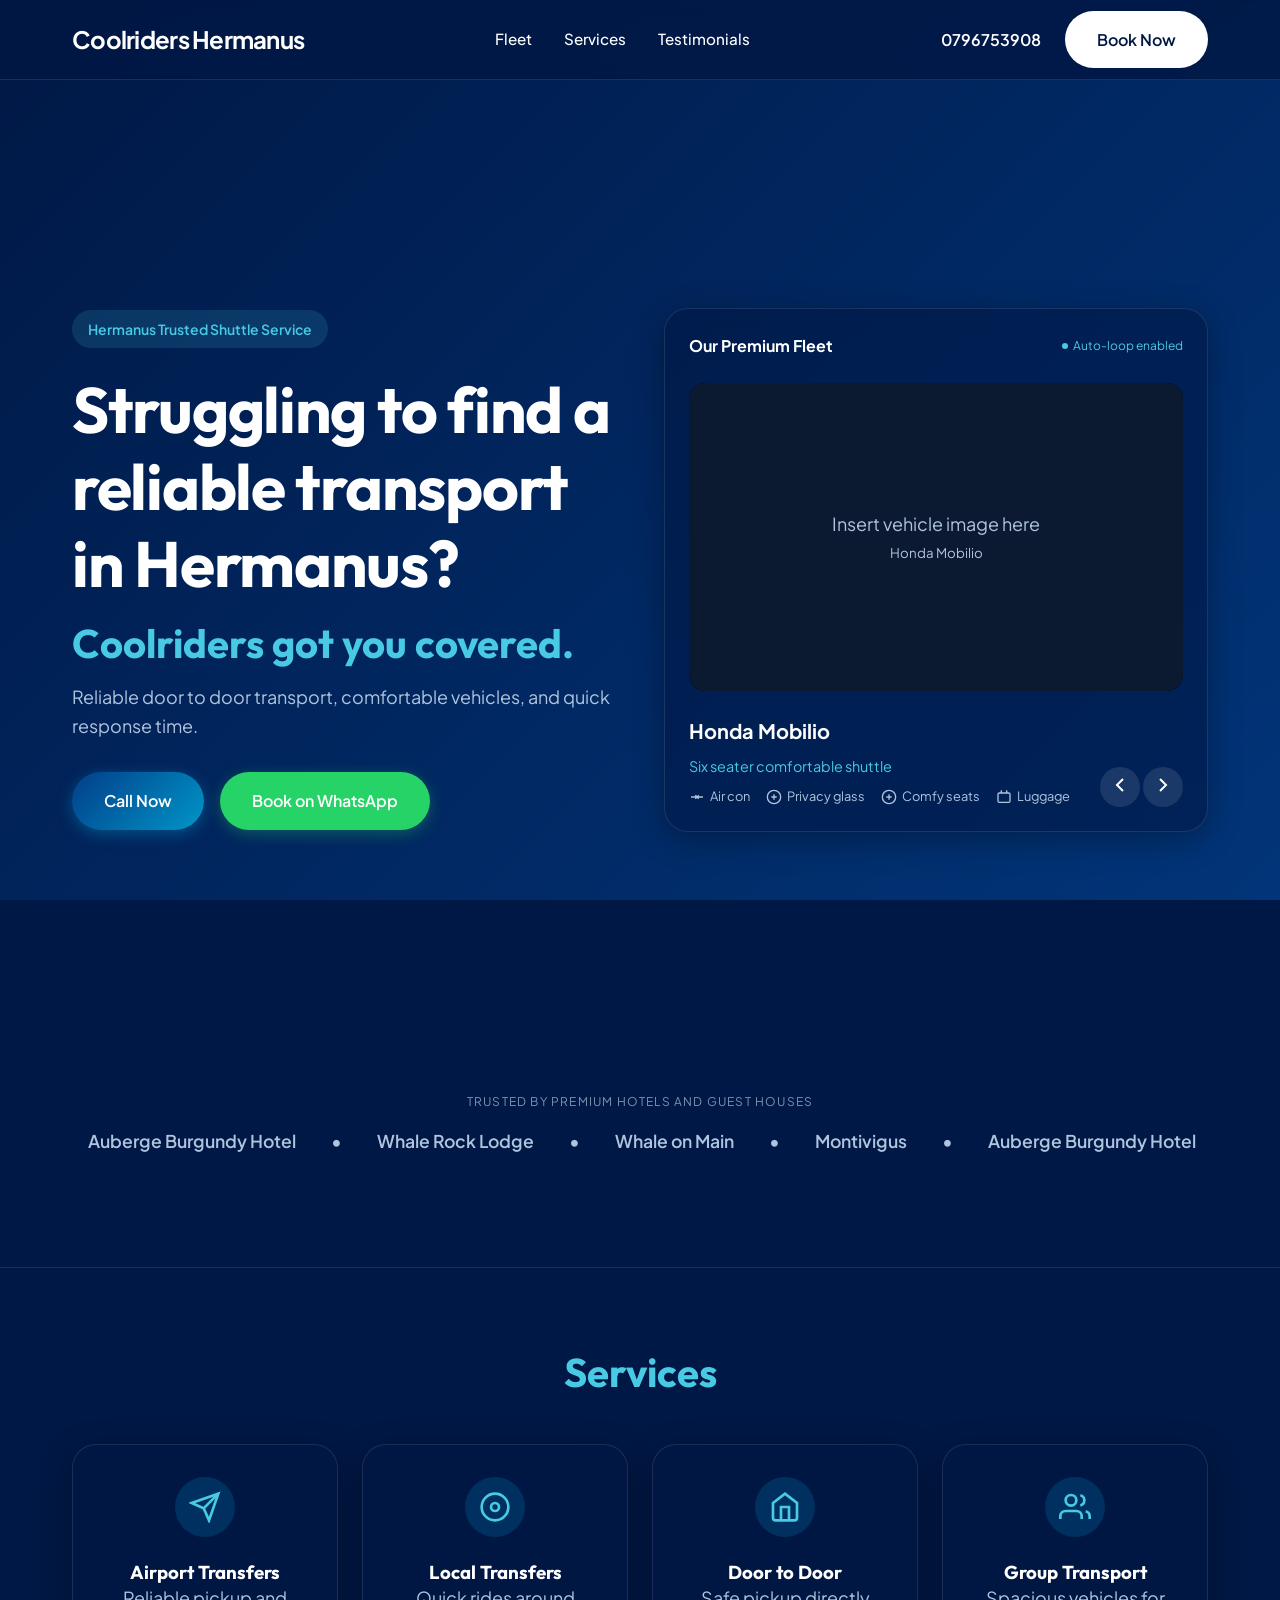
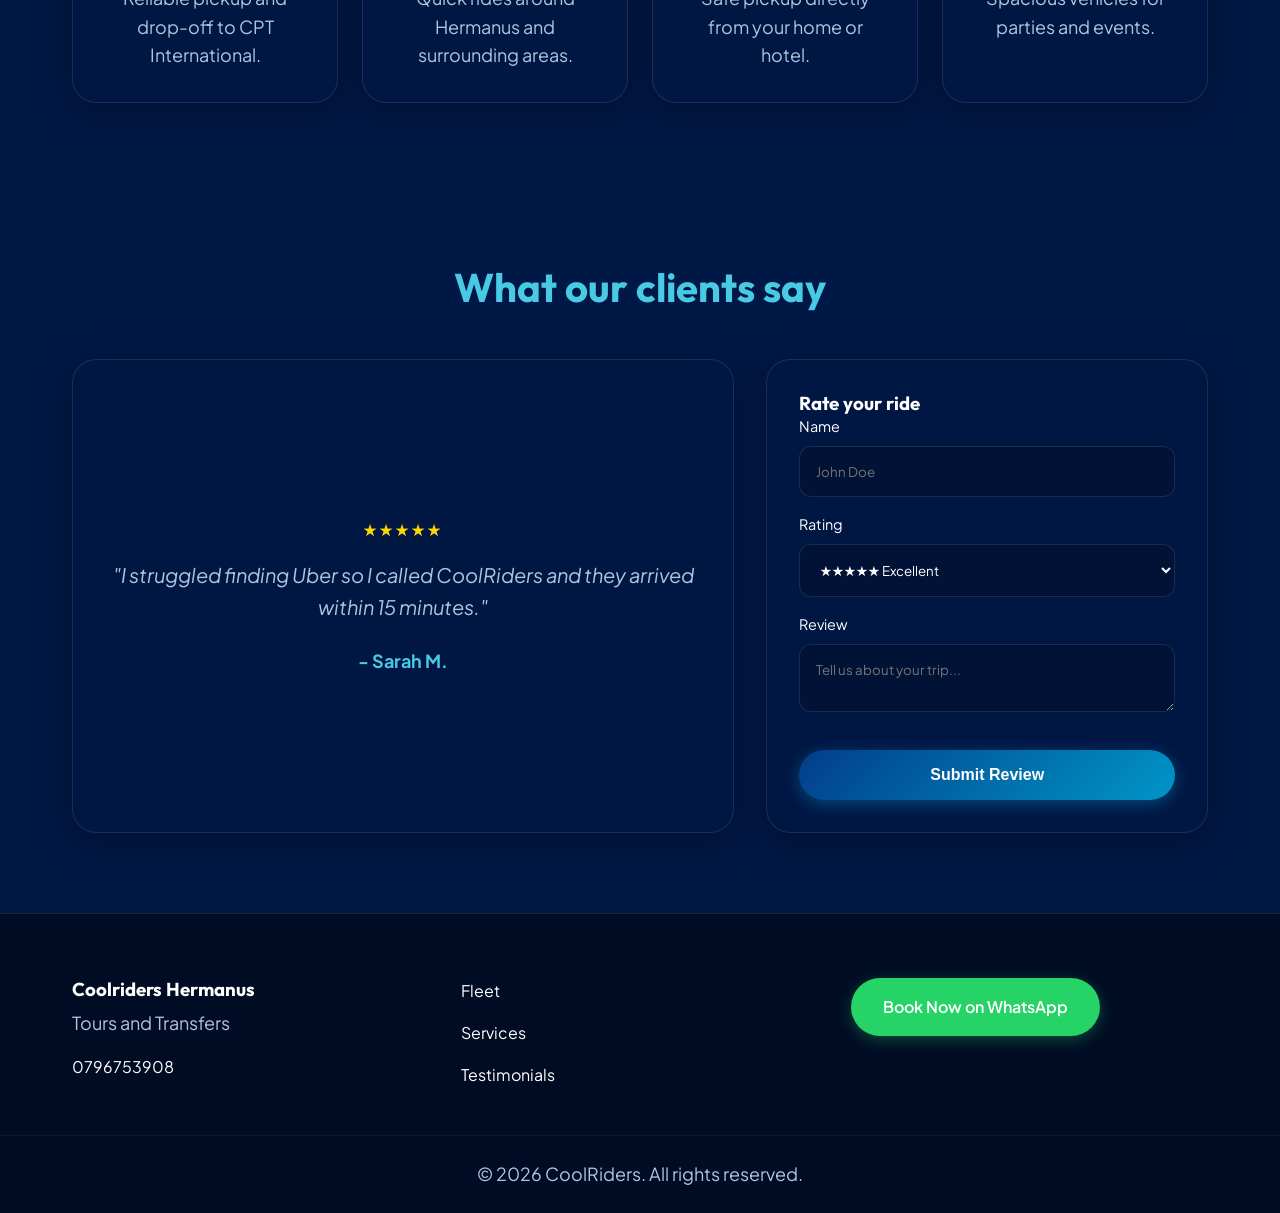
==== index.html @ d1974dd5 "Add files via upload" ====
<!DOCTYPE html>
<html lang="en">
<head>
    <meta charset="UTF-8">
    <meta name="viewport" content="width=device-width, initial-scale=1.0">
    <title>Coolriders | Tours and Transfers Hermanus</title>
    <link rel="preconnect" href="https://fonts.googleapis.com">
    <link rel="preconnect" href="https://fonts.gstatic.com" crossorigin>
    <link href="https://fonts.googleapis.com/css2?family=Outfit:wght@300;400;600;700&family=Plus+Jakarta+Sans:wght@400;500;700&display=swap" rel="stylesheet">
    <link rel="stylesheet" href="styles.css">
</head>
<body>

    <div class="gradient-bg"></div>

    <header class="header">
        <div class="container header-content">
            <a href="#" class="logo">Coolriders Hermanus </a>
            
            <nav class="nav-menu">
                <a href="#fleet">Fleet</a>
                <a href="#services">Services</a>
                <a href="#testimonials">Testimonials</a>
            </nav>

            <div class="header-actions">
                <a href="tel:0796753908" class="phone-link">0796753908</a>
                <a href="https://wa.me/27796753908" target="_blank" class="btn btn-primary nav-btn">Book Now</a>
            </div>

            <button class="mobile-toggle" aria-label="Menu">
                <span></span>
                <span></span>
                <span></span>
            </button>
        </div>
    </header>

    <div class="mobile-menu">
        <a href="#fleet" class="mobile-link">Fleet</a>
        <a href="#services" class="mobile-link">Services</a>
        <a href="#testimonials" class="mobile-link">Testimonials</a>
    </div>

    <main>
        <section class="hero">
            <div class="container hero-grid">
                <div class="hero-text reveal-up">
                    <div class="badge">Hermanus Trusted Shuttle Service</div>
                    <h1>Struggling to find a reliable transport in Hermanus?</h1>
                    <h2>Coolriders got you covered.</h2>
                    <p class="hero-sub">Reliable door to door transport, comfortable vehicles, and quick response time.</p>
                    
                    <div class="btn-group">
                        <a href="tel:0796753908" class="btn btn-accent pulse-anim">
                            Call Now
                        </a>
                        <a href="https://wa.me/27796753908" target="_blank" class="btn btn-whatsapp shine-anim">
                            Book on WhatsApp
                        </a>
                    </div>
                </div>

                <div class="hero-visual reveal-left">
                    <div class="glass-card fleet-widget">
                        <div class="widget-header">
                            <h4>Our Premium Fleet</h4>
                            <span class="status-indicator">Auto-loop enabled</span>
                        </div>
                        
                        <div class="fleet-carousel-container">
                            <div class="fleet-track" id="fleetTrack">
                                </div>
                        </div>

                        <div class="fleet-controls">
                            <div class="fleet-info" id="fleetInfo">
                                </div>
                            <div class="nav-arrows">
                                <button id="prevBtn" aria-label="Previous">
                                    <svg width="24" height="24" viewBox="0 0 24 24" fill="none" stroke="currentColor" stroke-width="2"><path d="M15 18l-6-6 6-6"/></svg>
                                </button>
                                <button id="nextBtn" aria-label="Next">
                                    <svg width="24" height="24" viewBox="0 0 24 24" fill="none" stroke="currentColor" stroke-width="2"><path d="M9 18l6-6-6-6"/></svg>
                                </button>
                            </div>
                        </div>
                    </div>
                </div>
            </div>
        </section>

        <section class="trusted-by">
            <div class="container">
                <p class="section-label">Trusted by premium hotels and guest houses</p>
                <div class="marquee-wrapper">
                    <div class="marquee-content">
                        <span>Auberge Burgundy Hotel</span>
                        <span class="dot">•</span>
                        <span>Whale Rock Lodge</span>
                        <span class="dot">•</span>
                        <span>Whale on Main</span>
                        <span class="dot">•</span>
                        <span>Montivigus</span>
                        <span class="dot">•</span>
                        <span>Auberge Burgundy Hotel</span>
                        <span class="dot">•</span>
                        <span>Whale Rock Lodge</span>
                        <span class="dot">•</span>
                        <span>Whale on Main</span>
                        <span class="dot">•</span>
                        <span>Montivigus</span>
                    </div>
                </div>
            </div>
        </section>

        <section id="services" class="services section-padding">
            <div class="container">
                <h2 class="section-title reveal-up">Services</h2>
                <div class="services-grid">
                    <div class="service-card glass-card reveal-up">
                        <div class="icon-box">
                            <svg width="32" height="32" viewBox="0 0 24 24" fill="none" stroke="currentColor" stroke-width="2"><path d="M22 2L11 13"/><path d="M22 2l-7 20-4-9-9-4 20-7z"/></svg>
                        </div>
                        <h3>Airport Transfers</h3>
                        <p>Reliable pickup and drop-off to CPT International.</p>
                    </div>
                    <div class="service-card glass-card reveal-up" style="transition-delay: 100ms;">
                        <div class="icon-box">
                            <svg width="32" height="32" viewBox="0 0 24 24" fill="none" stroke="currentColor" stroke-width="2"><circle cx="12" cy="12" r="10"/><circle cx="12" cy="12" r="3"/></svg>
                        </div>
                        <h3>Local Transfers</h3>
                        <p>Quick rides around Hermanus and surrounding areas.</p>
                    </div>
                    <div class="service-card glass-card reveal-up" style="transition-delay: 200ms;">
                        <div class="icon-box">
                            <svg width="32" height="32" viewBox="0 0 24 24" fill="none" stroke="currentColor" stroke-width="2"><path d="M3 9l9-7 9 7v11a2 2 0 0 1-2 2H5a2 2 0 0 1-2-2z"/><polyline points="9 22 9 12 15 12 15 22"/></svg>
                        </div>
                        <h3>Door to Door</h3>
                        <p>Safe pickup directly from your home or hotel.</p>
                    </div>
                    <div class="service-card glass-card reveal-up" style="transition-delay: 300ms;">
                        <div class="icon-box">
                            <svg width="32" height="32" viewBox="0 0 24 24" fill="none" stroke="currentColor" stroke-width="2"><path d="M17 21v-2a4 4 0 0 0-4-4H5a4 4 0 0 0-4 4v2"/><circle cx="9" cy="7" r="4"/><path d="M23 21v-2a4 4 0 0 0-3-3.87"/><path d="M16 3.13a4 4 0 0 1 0 7.75"/></svg>
                        </div>
                        <h3>Group Transport</h3>
                        <p>Spacious vehicles for parties and events.</p>
                    </div>
                </div>
            </div>
        </section>

        <section id="testimonials" class="testimonials section-padding">
            <div class="container">
                <h2 class="section-title reveal-up">What our clients say</h2>
                
                <div class="testimonial-layout">
                    <div class="testimonial-wrapper glass-card reveal-left">
                        <div class="testimonial-track" id="reviewTrack">
                            </div>
                    </div>

                    <div class="review-form glass-card reveal-right">
                        <h3>Rate your ride</h3>
                        <form id="reviewForm">
                            <div class="form-group">
                                <label>Name</label>
                                <input type="text" id="reviewName" required placeholder="John Doe">
                            </div>
                            <div class="form-group">
                                <label>Rating</label>
                                <select id="reviewRating">
                                    <option value="5">★★★★★ Excellent</option>
                                    <option value="4">★★★★☆ Good</option>
                                    <option value="3">★★★☆☆ Average</option>
                                    <option value="2">★★☆☆☆ Poor</option>
                                    <option value="1">★☆☆☆☆ Terrible</option>
                                </select>
                            </div>
                            <div class="form-group">
                                <label>Review</label>
                                <textarea id="reviewText" required placeholder="Tell us about your trip..."></textarea>
                            </div>
                            <button type="submit" class="btn btn-accent full-width">Submit Review</button>
                        </form>
                    </div>
                </div>
            </div>
        </section>
    </main>

    <footer class="footer">
        <div class="container footer-content">
            <div class="footer-brand">
                <h3>Coolriders Hermanus </h3>
                <p>Tours and Transfers</p>
                <a href="tel:0796753908" class="footer-phone">0796753908</a>
            </div>
            <div class="footer-links">
                <a href="#fleet">Fleet</a>
                <a href="#services">Services</a>
                <a href="#testimonials">Testimonials</a>
            </div>
            <div class="footer-cta">
                <a href="https://wa.me/27796753908" target="_blank" class="btn btn-whatsapp">Book Now on WhatsApp</a>
            </div>
        </div>
        <div class="footer-bottom">
            <p>&copy; 2026 CoolRiders. All rights reserved.</p>
        </div>
    </footer>

    <script src="script.js"></script>
</body>
</html>
---- styles.css ----
/* --- Variables & Reset --- */
:root {
    /* Palette derived from "Deep Sea Blue" Ref */
    --primary-dark: #001845; /* Deepest Blue */
    --primary-mid: #002855;
    --primary-light: #023e8a;
    --accent: #0096c7; /* Vibrant Blue */
    --accent-glow: #48cae4;
    --whatsapp: #25D366;
    
    --text-main: #ffffff;
    --text-muted: #b0c4de;
    
    /* Glassmorphism */
    --glass-bg: rgba(0, 24, 69, 0.6);
    --glass-border: rgba(255, 255, 255, 0.1);
    --card-shadow: 0 8px 32px 0 rgba(0, 0, 0, 0.3);

    --font-head: 'Outfit', sans-serif;
    --font-body: 'Plus Jakarta Sans', sans-serif;
    
    --container-padding: 2rem;
    --max-width: 1200px;
    --header-height: 80px;
}

* { margin: 0; padding: 0; box-sizing: border-box; }
html { scroll-behavior: smooth; }

body {
    font-family: var(--font-body);
    background-color: var(--primary-dark);
    color: var(--text-main);
    overflow-x: hidden;
    line-height: 1.6;
}

/* --- Animated Gradient Background --- */
.gradient-bg {
    position: fixed;
    top: 0; left: 0; width: 100%; height: 100%;
    z-index: -1;
    background: linear-gradient(-45deg, #001845, #001233, #023e8a, #001845);
    background-size: 400% 400%;
    animation: gradientShift 15s ease infinite;
}

@keyframes gradientShift {
    0% { background-position: 0% 50%; }
    50% { background-position: 100% 50%; }
    100% { background-position: 0% 50%; }
}

/* --- Typography --- */
h1, h2, h3 { font-family: var(--font-head); font-weight: 700; line-height: 1.2; }
h1 { font-size: clamp(2.5rem, 5vw, 4rem); letter-spacing: -0.02em; margin-bottom: 1rem; }
h2 { font-size: clamp(1.8rem, 4vw, 2.5rem); margin-bottom: 1rem; color: var(--accent-glow); }
p { font-size: clamp(1rem, 1.5vw, 1.125rem); color: var(--text-muted); }
a { text-decoration: none; color: inherit; transition: 0.3s; }

/* --- Components --- */
.container {
    max-width: var(--max-width);
    margin: 0 auto;
    padding: 0 var(--container-padding);
}

.btn {
    display: inline-flex;
    align-items: center;
    justify-content: center;
    padding: 1rem 2rem;
    border-radius: 50px;
    font-weight: 600;
    font-size: 1rem;
    cursor: pointer;
    border: none;
    transition: transform 0.2s, box-shadow 0.2s;
}

.btn:active { transform: scale(0.98); }

.btn-primary { background: white; color: var(--primary-dark); }
.btn-primary:hover { background: var(--accent-glow); }

.btn-accent {
    background: linear-gradient(135deg, var(--primary-light), var(--accent));
    color: white;
    box-shadow: 0 4px 15px rgba(0, 150, 199, 0.4);
}

.btn-whatsapp {
    background: var(--whatsapp);
    color: white;
    box-shadow: 0 4px 15px rgba(37, 211, 102, 0.3);
}

.glass-card {
    background: var(--glass-bg);
    backdrop-filter: blur(12px);
    -webkit-backdrop-filter: blur(12px);
    border: 1px solid var(--glass-border);
    border-radius: 24px;
    box-shadow: var(--card-shadow);
}

/* --- Animations --- */
.pulse-anim { animation: pulse 2s infinite; }
@keyframes pulse {
    0% { box-shadow: 0 0 0 0 rgba(0, 150, 199, 0.7); }
    70% { box-shadow: 0 0 0 10px rgba(0, 150, 199, 0); }
    100% { box-shadow: 0 0 0 0 rgba(0, 150, 199, 0); }
}

.shine-anim { position: relative; overflow: hidden; }
.shine-anim::after {
    content: '';
    position: absolute; top: 0; left: -100%; width: 100%; height: 100%;
    background: linear-gradient(90deg, transparent, rgba(255,255,255,0.4), transparent);
    animation: shine 3s infinite;
}
@keyframes shine { 100% { left: 100%; } }

.reveal-up, .reveal-left, .reveal-right {
    opacity: 0;
    transform: translateY(30px);
    transition: all 0.8s ease-out;
}
.reveal-up.active { opacity: 1; transform: translateY(0); }
.reveal-left { transform: translateX(-30px); }
.reveal-left.active { opacity: 1; transform: translateX(0); }
.reveal-right { transform: translateX(30px); }
.reveal-right.active { opacity: 1; transform: translateX(0); }

/* --- Header --- */
.header {
    position: sticky; top: 0; z-index: 1000;
    height: var(--header-height);
    background: rgba(0, 24, 69, 0.85);
    backdrop-filter: blur(10px);
    border-bottom: 1px solid var(--glass-border);
}
.header-content {
    display: flex; justify-content: space-between; align-items: center; height: 100%;
}
.logo { font-size: 1.5rem; font-weight: 700; color: white; letter-spacing: -0.03em; }
.nav-menu { display: none; gap: 2rem; }
.nav-menu a { font-weight: 500; font-size: 0.95rem; }
.nav-menu a:hover { color: var(--accent-glow); }
.header-actions { display: none; align-items: center; gap: 1.5rem; }
.phone-link { font-weight: 600; }
.mobile-toggle {
    background: none; border: none; cursor: pointer; display: flex; flex-direction: column; gap: 6px;
}
.mobile-toggle span {
    width: 25px; height: 2px; background: white; transition: 0.3s;
}

/* --- Hero --- */
.hero {
    min-height: 100vh;
    display: flex; align-items: center;
    padding-top: var(--header-height);
    position: relative;
}
.hero-grid {
    display: grid; grid-template-columns: 1fr; gap: 3rem; align-items: center;
    width: 100%;
}
.badge {
    display: inline-block; padding: 0.5rem 1rem;
    background: rgba(72, 202, 228, 0.15); color: var(--accent-glow);
    border-radius: 50px; font-size: 0.875rem; font-weight: 600; margin-bottom: 1.5rem;
}
.btn-group { display: flex; flex-direction: column; gap: 1rem; margin-top: 2rem; }

/* --- Fleet Carousel Widget --- */
.fleet-widget {
    padding: 1.5rem;
    width: 100%;
    overflow: hidden;
}
.widget-header {
    display: flex; justify-content: space-between; align-items: center; margin-bottom: 1.5rem;
}
.status-indicator {
    font-size: 0.75rem; color: var(--accent-glow); display: flex; align-items: center; gap: 5px;
}
.status-indicator::before {
    content: ''; width: 6px; height: 6px; background: var(--accent-glow); border-radius: 50%;
    animation: pulse 2s infinite;
}

.fleet-carousel-container {
    width: 100%; aspect-ratio: 16/10; overflow: hidden; border-radius: 16px; position: relative;
    background: #000;
}
.fleet-track {
    display: flex; height: 100%; cursor: grab;
}
.fleet-slide {
    min-width: 100%; height: 100%; position: relative;
}
.fleet-slide img {
    width: 100%; height: 100%; object-fit: cover;
}
.placeholder-img {
    width: 100%; height: 100%; background: #0b1a30; display: flex; align-items: center; justify-content: center; color: var(--text-muted); text-align: center; padding: 1rem;
}

.fleet-controls { margin-top: 1.5rem; display: flex; justify-content: space-between; align-items: end; }
.fleet-info h4 { font-size: 1.25rem; margin-bottom: 0.5rem; }
.fleet-features { display: flex; gap: 1rem; margin-top: 0.5rem; }
.feature-icon { display: flex; align-items: center; gap: 5px; font-size: 0.8rem; color: var(--text-muted); }

.nav-arrows button {
    background: rgba(255,255,255,0.1); border: none; color: white;
    width: 40px; height: 40px; border-radius: 50%; cursor: pointer;
    transition: 0.3s;
}
.nav-arrows button:hover { background: var(--accent); }

/* --- Trusted By --- */
.trusted-by { padding: 7rem 0; border-bottom: 1px solid var(--glass-border); overflow: hidden; }
.section-label { text-align: center; text-transform: uppercase; letter-spacing: 0.1em; font-size: 0.75rem; margin-bottom: 1rem; opacity: 0.7; }
.marquee-wrapper { width: 100%; overflow: hidden; white-space: nowrap; }
.marquee-content { display: inline-block; animation: scroll 20s linear infinite; }
.marquee-content span { font-size: 1.1rem; font-weight: 600; color: var(--text-muted); margin: 0 1rem; }
.dot { color: var(--accent); }
@keyframes scroll { 0% { transform: translateX(0); } 100% { transform: translateX(-50%); } }

/* --- Services --- */
.section-padding { padding: 5rem 0; }
.section-title { text-align: center; margin-bottom: 3rem; }
.services-grid { display: grid; grid-template-columns: repeat(auto-fit, minmax(250px, 1fr)); gap: 1.5rem; }
.service-card { padding: 2rem; transition: transform 0.3s; text-align: center; }
.service-card:hover { transform: translateY(-10px); background: rgba(255,255,255,0.1); }
.icon-box {
    width: 60px; height: 60px; background: rgba(0, 150, 199, 0.2);
    border-radius: 50%; display: flex; align-items: center; justify-content: center;
    margin: 0 auto 1.5rem; color: var(--accent-glow);
}

/* --- Testimonials --- */
.testimonial-layout { display: grid; grid-template-columns: 1fr; gap: 2rem; }
.testimonial-wrapper { padding: 2rem; min-height: 300px; display: flex; align-items: center; justify-content: center; position: relative; }
.review-card { text-align: center; animation: fade 0.5s; }
.stars { color: #ffd700; margin-bottom: 1rem; letter-spacing: 2px; }
.review-text { font-size: 1.25rem; font-style: italic; margin-bottom: 1.5rem; }
.review-author { font-weight: 700; color: var(--accent-glow); }

.review-form { padding: 2rem; }
.form-group { margin-bottom: 1rem; }
.form-group label { display: block; margin-bottom: 0.5rem; font-size: 0.9rem; }
.form-group input, .form-group select, .form-group textarea {
    width: 100%; padding: 1rem; border-radius: 12px;
    background: rgba(0,0,0,0.2); border: 1px solid var(--glass-border);
    color: white; font-family: inherit;
}
.full-width { width: 100%; margin-top: 1rem; }

/* --- Footer --- */
.footer { background: #000c24; padding-top: 4rem; border-top: 1px solid var(--glass-border); }
.footer-content {
    display: grid; grid-template-columns: 1fr; gap: 2rem; padding-bottom: 3rem;
}
.footer-brand h3 { color: white; margin-bottom: 0.5rem; }
.footer-brand p { color: var(--text-muted); margin-bottom: 1rem; }
.footer-links { display: flex; flex-direction: column; gap: 1rem; }
.footer-bottom {
    text-align: center; padding: 1.5rem; border-top: 1px solid rgba(255,255,255,0.05);
    font-size: 0.875rem; color: var(--text-muted);
}

/* --- Mobile Menu --- */
.mobile-menu {
    position: fixed; top: 80px; left: 0; width: 100%; height: 0;
    background: var(--primary-dark); overflow: hidden; transition: 0.4s ease;
    z-index: 999; display: flex; flex-direction: column; align-items: center; justify-content: center;
    gap: 2rem;
}
.mobile-menu.active { height: calc(100vh - 80px); }
.mobile-link { font-size: 1.5rem; font-weight: 700; }

/* --- Responsive Desktop --- */
@media (min-width: 768px) {
    .nav-menu, .header-actions { display: flex; }
    .mobile-toggle { display: none; }
    .hero-grid { grid-template-columns: 1fr 1fr; }
    .btn-group { flex-direction: row; }
    .testimonial-layout { grid-template-columns: 1.5fr 1fr; }
    .footer-content { grid-template-columns: 1fr 1fr 1fr; }
}

@keyframes fade { from { opacity: 0; transform: scale(0.95); } to { opacity: 1; transform: scale(1); } }
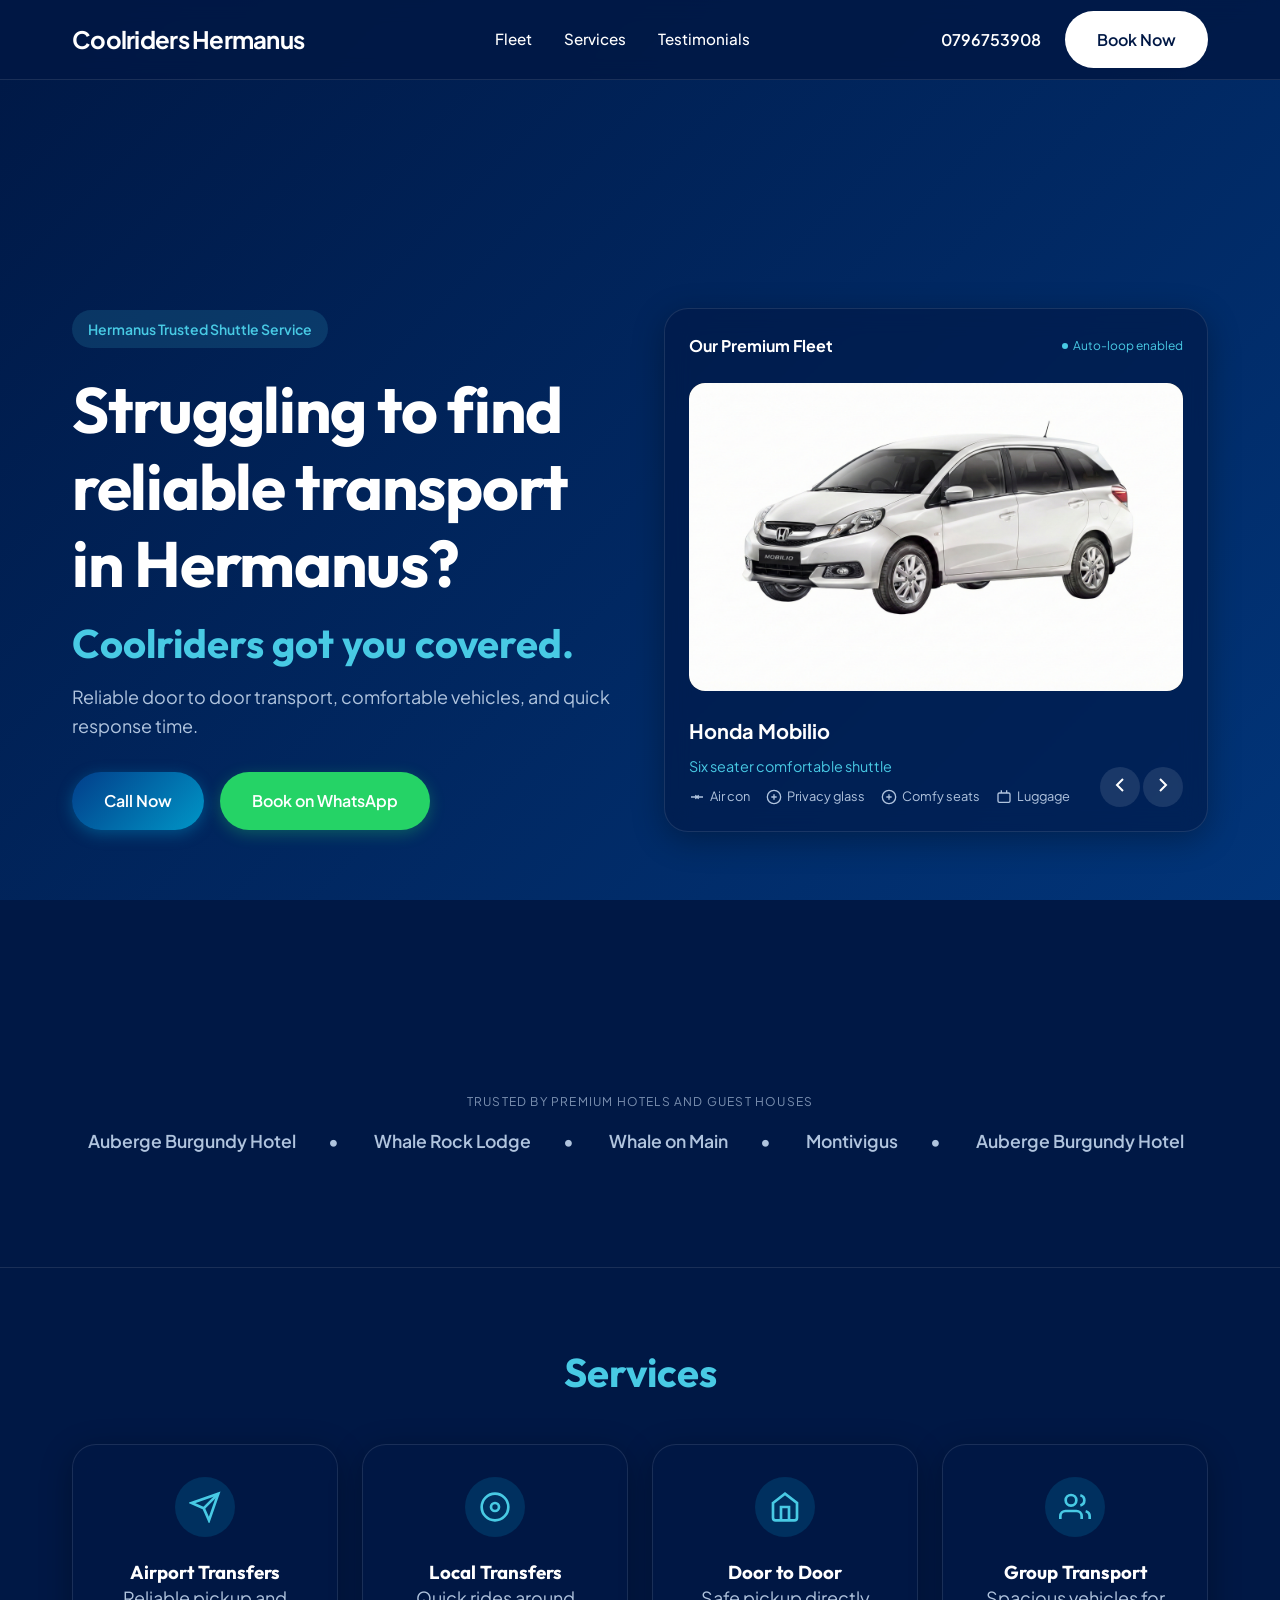
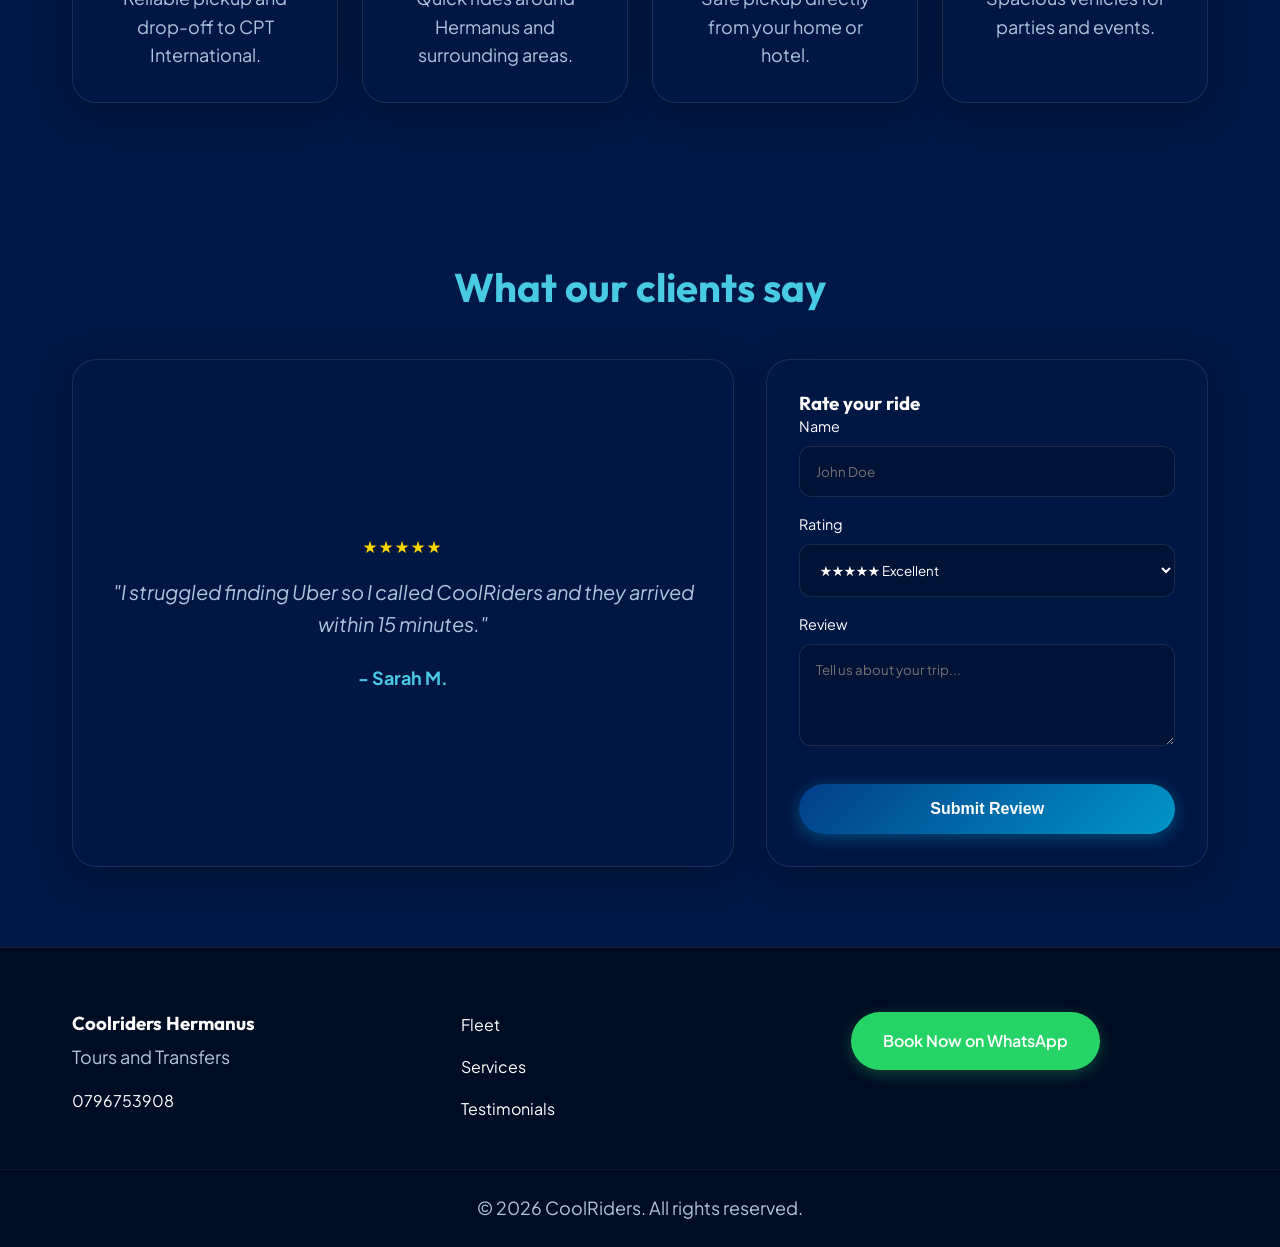
==== commit 074c8638: "Update index.html" ====
--- a/index.html
+++ b/index.html
@@ -15,7 +15,7 @@
 
     <header class="header">
         <div class="container header-content">
-            <a href="#" class="logo">Coolriders Hermanus </a>
+            <a href="#" class="logo">Coolriders Hermanus</a>
             
             <nav class="nav-menu">
                 <a href="#fleet">Fleet</a>
@@ -28,18 +28,19 @@
                 <a href="https://wa.me/27796753908" target="_blank" class="btn btn-primary nav-btn">Book Now</a>
             </div>
 
-            <button class="mobile-toggle" aria-label="Menu">
-                <span></span>
-                <span></span>
-                <span></span>
+            <button class="mobile-toggle" aria-label="Toggle Menu" aria-expanded="false">
+                <span class="bar"></span>
+                <span class="bar"></span>
+                <span class="bar"></span>
             </button>
         </div>
     </header>
 
-    <div class="mobile-menu">
+    <div class="mobile-menu" id="mobileMenu">
         <a href="#fleet" class="mobile-link">Fleet</a>
         <a href="#services" class="mobile-link">Services</a>
         <a href="#testimonials" class="mobile-link">Testimonials</a>
+        <a href="https://wa.me/27796753908" target="_blank" class="btn btn-whatsapp mobile-btn">Book on WhatsApp</a>
     </div>
 
     <main>
@@ -47,7 +48,7 @@
             <div class="container hero-grid">
                 <div class="hero-text reveal-up">
                     <div class="badge">Hermanus Trusted Shuttle Service</div>
-                    <h1>Struggling to find a reliable transport in Hermanus?</h1>
+                    <h1>Struggling to find reliable transport in Hermanus?</h1>
                     <h2>Coolriders got you covered.</h2>
                     <p class="hero-sub">Reliable door to door transport, comfortable vehicles, and quick response time.</p>
                     
@@ -61,7 +62,7 @@
                     </div>
                 </div>
 
-                <div class="hero-visual reveal-left">
+                <div class="hero-visual reveal-left" id="fleet">
                     <div class="glass-card fleet-widget">
                         <div class="widget-header">
                             <h4>Our Premium Fleet</h4>
@@ -77,10 +78,10 @@
                             <div class="fleet-info" id="fleetInfo">
                                 </div>
                             <div class="nav-arrows">
-                                <button id="prevBtn" aria-label="Previous">
+                                <button id="prevBtn" aria-label="Previous Vehicle">
                                     <svg width="24" height="24" viewBox="0 0 24 24" fill="none" stroke="currentColor" stroke-width="2"><path d="M15 18l-6-6 6-6"/></svg>
                                 </button>
-                                <button id="nextBtn" aria-label="Next">
+                                <button id="nextBtn" aria-label="Next Vehicle">
                                     <svg width="24" height="24" viewBox="0 0 24 24" fill="none" stroke="currentColor" stroke-width="2"><path d="M9 18l6-6-6-6"/></svg>
                                 </button>
                             </div>
@@ -95,20 +96,13 @@
                 <p class="section-label">Trusted by premium hotels and guest houses</p>
                 <div class="marquee-wrapper">
                     <div class="marquee-content">
-                        <span>Auberge Burgundy Hotel</span>
-                        <span class="dot">•</span>
-                        <span>Whale Rock Lodge</span>
-                        <span class="dot">•</span>
-                        <span>Whale on Main</span>
-                        <span class="dot">•</span>
-                        <span>Montivigus</span>
-                        <span class="dot">•</span>
-                        <span>Auberge Burgundy Hotel</span>
-                        <span class="dot">•</span>
-                        <span>Whale Rock Lodge</span>
-                        <span class="dot">•</span>
-                        <span>Whale on Main</span>
-                        <span class="dot">•</span>
+                        <span>Auberge Burgundy Hotel</span><span class="dot">•</span>
+                        <span>Whale Rock Lodge</span><span class="dot">•</span>
+                        <span>Whale on Main</span><span class="dot">•</span>
+                        <span>Montivigus</span><span class="dot">•</span>
+                        <span>Auberge Burgundy Hotel</span><span class="dot">•</span>
+                        <span>Whale Rock Lodge</span><span class="dot">•</span>
+                        <span>Whale on Main</span><span class="dot">•</span>
                         <span>Montivigus</span>
                     </div>
                 </div>
@@ -165,11 +159,11 @@
                         <h3>Rate your ride</h3>
                         <form id="reviewForm">
                             <div class="form-group">
-                                <label>Name</label>
+                                <label for="reviewName">Name</label>
                                 <input type="text" id="reviewName" required placeholder="John Doe">
                             </div>
                             <div class="form-group">
-                                <label>Rating</label>
+                                <label for="reviewRating">Rating</label>
                                 <select id="reviewRating">
                                     <option value="5">★★★★★ Excellent</option>
                                     <option value="4">★★★★☆ Good</option>
@@ -179,8 +173,8 @@
                                 </select>
                             </div>
                             <div class="form-group">
-                                <label>Review</label>
-                                <textarea id="reviewText" required placeholder="Tell us about your trip..."></textarea>
+                                <label for="reviewText">Review</label>
+                                <textarea id="reviewText" required placeholder="Tell us about your trip..." rows="4"></textarea>
                             </div>
                             <button type="submit" class="btn btn-accent full-width">Submit Review</button>
                         </form>
@@ -193,7 +187,7 @@
     <footer class="footer">
         <div class="container footer-content">
             <div class="footer-brand">
-                <h3>Coolriders Hermanus </h3>
+                <h3>Coolriders Hermanus</h3>
                 <p>Tours and Transfers</p>
                 <a href="tel:0796753908" class="footer-phone">0796753908</a>
             </div>
@@ -213,4 +207,4 @@
 
     <script src="script.js"></script>
 </body>
-</html>+</html>
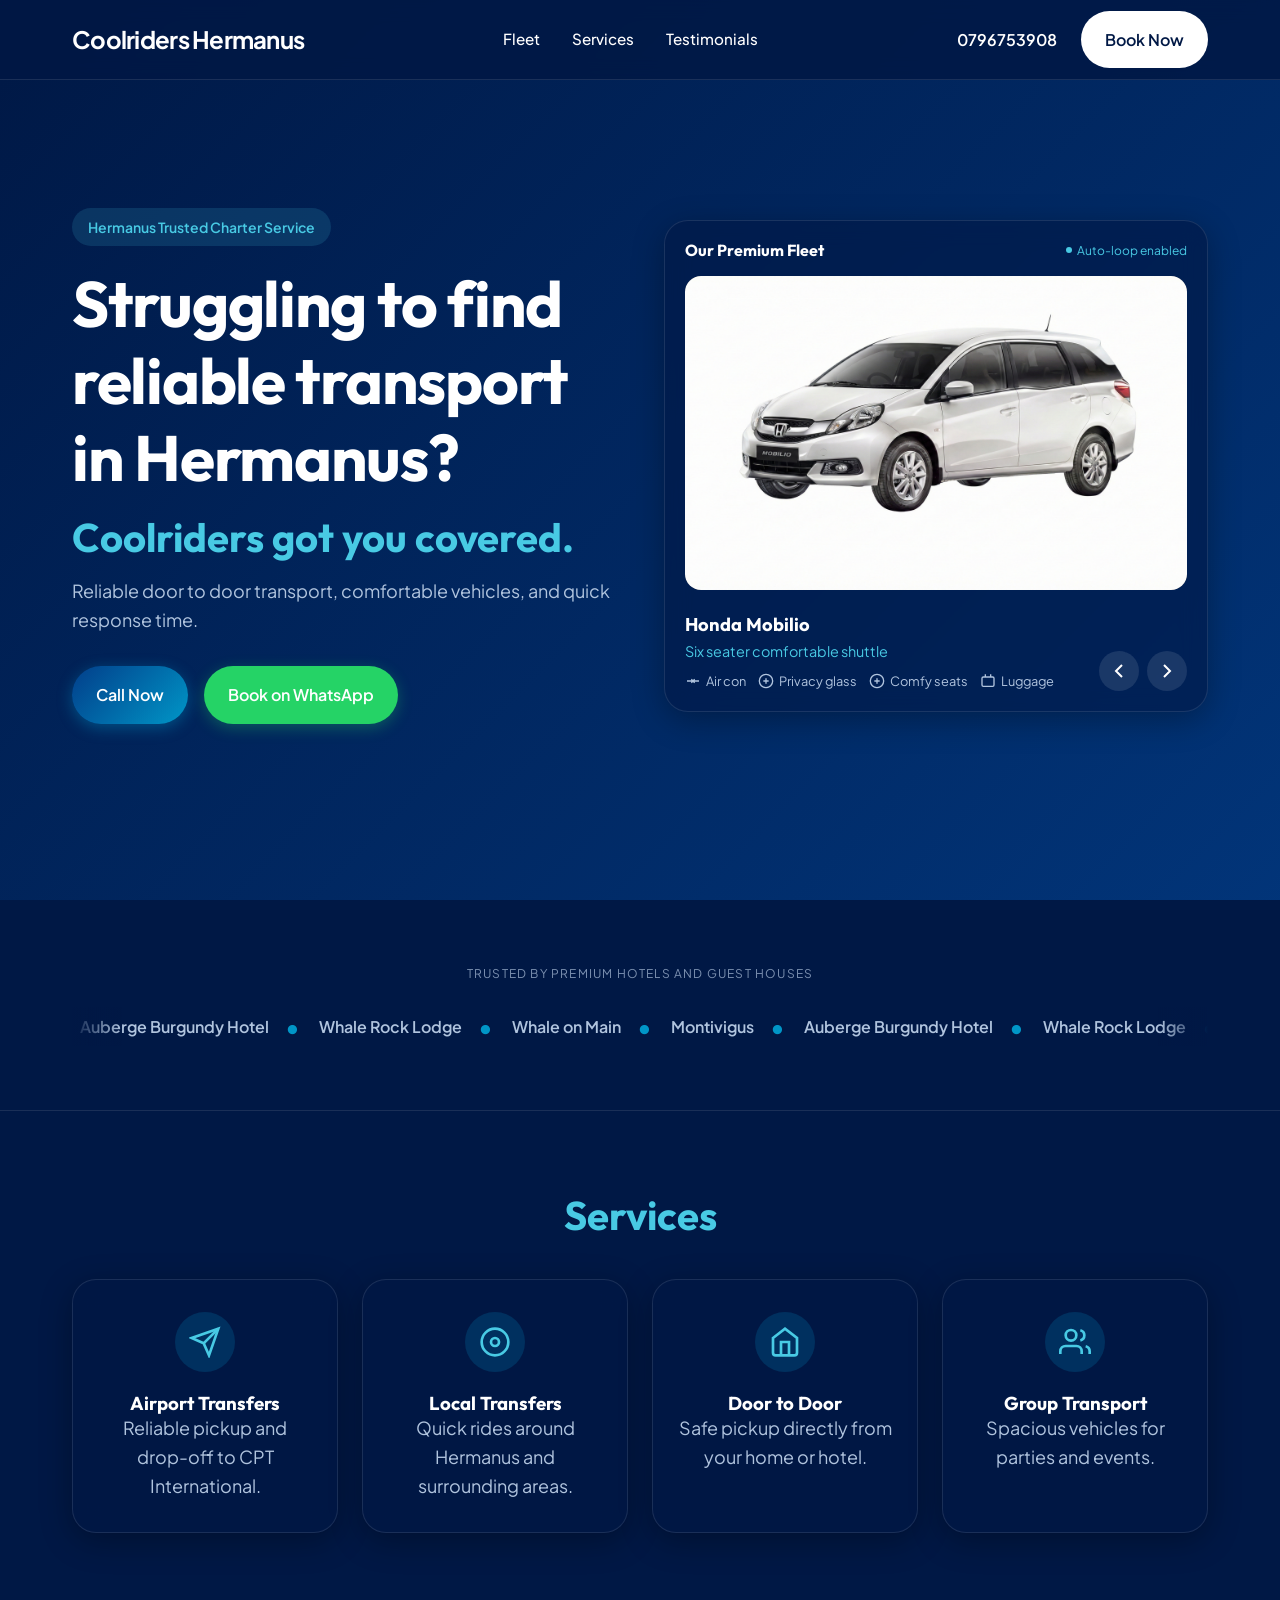
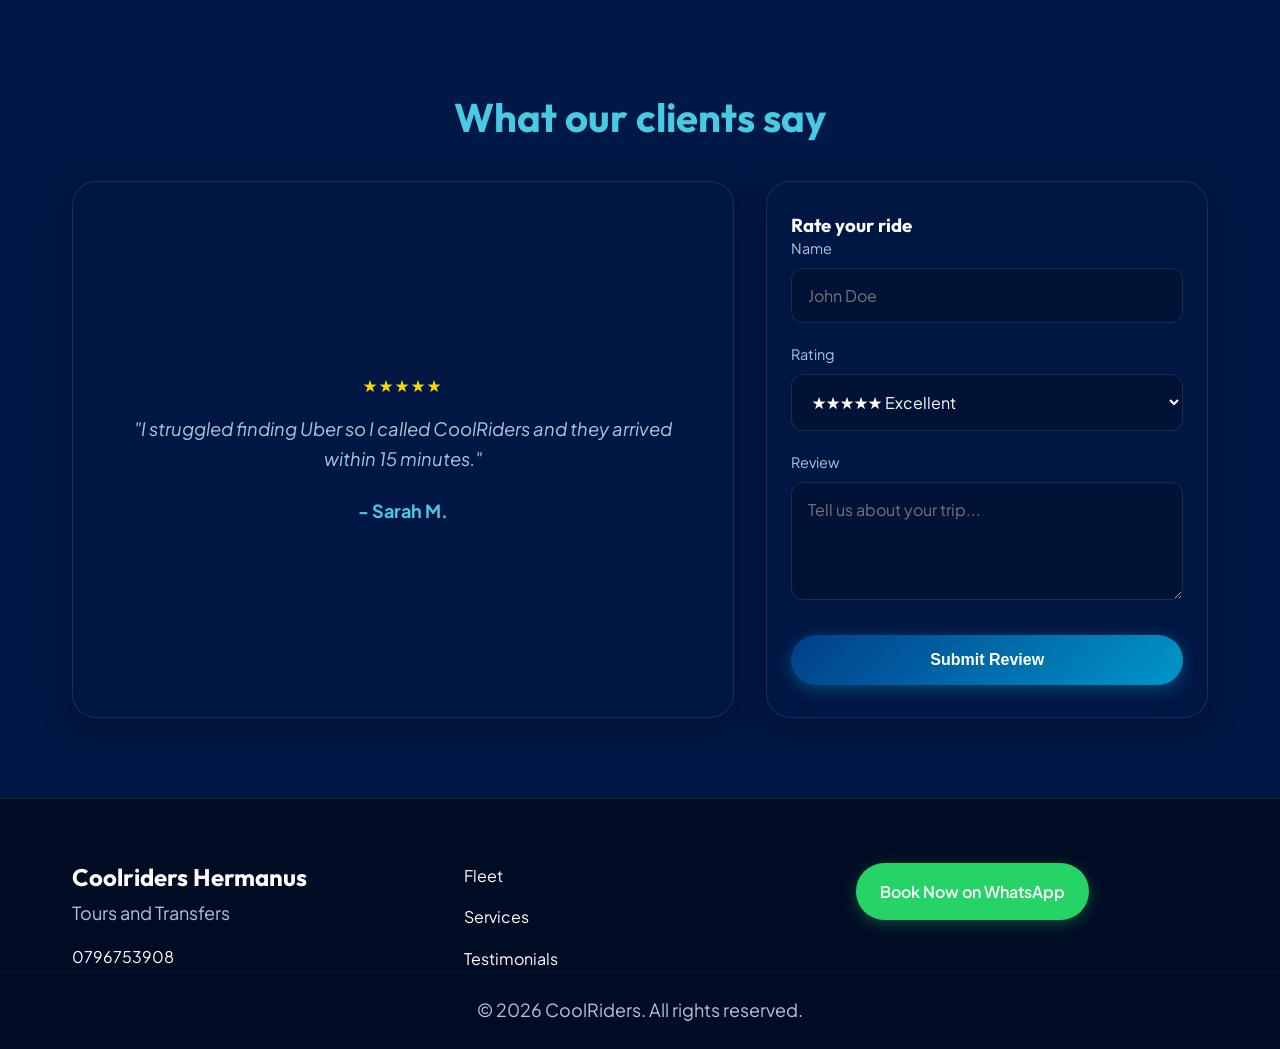
==== commit 504aa126: "Update index.html" ====
--- a/index.html
+++ b/index.html
@@ -47,7 +47,7 @@
         <section class="hero">
             <div class="container hero-grid">
                 <div class="hero-text reveal-up">
-                    <div class="badge">Hermanus Trusted Shuttle Service</div>
+                    <div class="badge">Hermanus Trusted Charter Service</div>
                     <h1>Struggling to find reliable transport in Hermanus?</h1>
                     <h2>Coolriders got you covered.</h2>
                     <p class="hero-sub">Reliable door to door transport, comfortable vehicles, and quick response time.</p>
--- a/styles.css
+++ b/styles.css
@@ -1,17 +1,15 @@
 /* --- Variables & Reset --- */
 :root {
-    /* Palette derived from "Deep Sea Blue" Ref */
-    --primary-dark: #001845; /* Deepest Blue */
+    --primary-dark: #001845;
     --primary-mid: #002855;
     --primary-light: #023e8a;
-    --accent: #0096c7; /* Vibrant Blue */
+    --accent: #0096c7;
     --accent-glow: #48cae4;
     --whatsapp: #25D366;
     
     --text-main: #ffffff;
     --text-muted: #b0c4de;
     
-    /* Glassmorphism */
     --glass-bg: rgba(0, 24, 69, 0.6);
     --glass-border: rgba(255, 255, 255, 0.1);
     --card-shadow: 0 8px 32px 0 rgba(0, 0, 0, 0.3);
@@ -19,7 +17,7 @@
     --font-head: 'Outfit', sans-serif;
     --font-body: 'Plus Jakarta Sans', sans-serif;
     
-    --container-padding: 2rem;
+    --container-padding: 1.5rem;
     --max-width: 1200px;
     --header-height: 80px;
 }
@@ -33,6 +31,7 @@
     color: var(--text-main);
     overflow-x: hidden;
     line-height: 1.6;
+    -webkit-font-smoothing: antialiased;
 }
 
 /* --- Animated Gradient Background --- */
@@ -52,11 +51,11 @@
 }
 
 /* --- Typography --- */
-h1, h2, h3 { font-family: var(--font-head); font-weight: 700; line-height: 1.2; }
-h1 { font-size: clamp(2.5rem, 5vw, 4rem); letter-spacing: -0.02em; margin-bottom: 1rem; }
+h1, h2, h3, h4 { font-family: var(--font-head); font-weight: 700; line-height: 1.2; }
+h1 { font-size: clamp(2rem, 5vw, 4rem); letter-spacing: -0.02em; margin-bottom: 1rem; }
 h2 { font-size: clamp(1.8rem, 4vw, 2.5rem); margin-bottom: 1rem; color: var(--accent-glow); }
-p { font-size: clamp(1rem, 1.5vw, 1.125rem); color: var(--text-muted); }
-a { text-decoration: none; color: inherit; transition: 0.3s; }
+p { font-size: clamp(0.95rem, 1.5vw, 1.125rem); color: var(--text-muted); }
+a { text-decoration: none; color: inherit; transition: 0.3s ease; }
 
 /* --- Components --- */
 .container {
@@ -69,13 +68,14 @@
     display: inline-flex;
     align-items: center;
     justify-content: center;
-    padding: 1rem 2rem;
+    padding: 1rem 1.5rem;
     border-radius: 50px;
     font-weight: 600;
     font-size: 1rem;
     cursor: pointer;
     border: none;
     transition: transform 0.2s, box-shadow 0.2s;
+    text-align: center;
 }
 
 .btn:active { transform: scale(0.98); }
@@ -134,33 +134,55 @@
 
 /* --- Header --- */
 .header {
-    position: sticky; top: 0; z-index: 1000;
+    position: fixed; top: 0; left: 0; width: 100%; z-index: 1000;
     height: var(--header-height);
     background: rgba(0, 24, 69, 0.85);
     backdrop-filter: blur(10px);
+    -webkit-backdrop-filter: blur(10px);
     border-bottom: 1px solid var(--glass-border);
 }
 .header-content {
     display: flex; justify-content: space-between; align-items: center; height: 100%;
 }
-.logo { font-size: 1.5rem; font-weight: 700; color: white; letter-spacing: -0.03em; }
+.logo { font-size: 1.25rem; font-weight: 700; color: white; letter-spacing: -0.03em; }
 .nav-menu { display: none; gap: 2rem; }
 .nav-menu a { font-weight: 500; font-size: 0.95rem; }
 .nav-menu a:hover { color: var(--accent-glow); }
 .header-actions { display: none; align-items: center; gap: 1.5rem; }
 .phone-link { font-weight: 600; }
+
 .mobile-toggle {
-    background: none; border: none; cursor: pointer; display: flex; flex-direction: column; gap: 6px;
-}
-.mobile-toggle span {
-    width: 25px; height: 2px; background: white; transition: 0.3s;
-}
+    background: none; border: none; cursor: pointer; display: flex; flex-direction: column; gap: 5px;
+    z-index: 1001; padding: 5px;
+}
+.mobile-toggle .bar {
+    width: 24px; height: 2px; background: white; transition: all 0.3s ease; transform-origin: left;
+}
+/* Hamburger to X Animation */
+.mobile-toggle.active .bar:nth-child(1) { transform: rotate(45deg); }
+.mobile-toggle.active .bar:nth-child(2) { opacity: 0; }
+.mobile-toggle.active .bar:nth-child(3) { transform: rotate(-45deg); }
+
+/* --- Mobile Menu --- */
+.mobile-menu {
+    position: fixed; top: var(--header-height); left: 0; width: 100%; height: calc(100vh - var(--header-height));
+    background: rgba(0, 24, 69, 0.98); backdrop-filter: blur(10px); -webkit-backdrop-filter: blur(10px);
+    display: flex; flex-direction: column; align-items: center; justify-content: center;
+    gap: 2rem; z-index: 999;
+    opacity: 0; visibility: hidden; transform: translateY(-10px);
+    transition: all 0.4s cubic-bezier(0.4, 0, 0.2, 1);
+}
+.mobile-menu.active {
+    opacity: 1; visibility: visible; transform: translateY(0);
+}
+.mobile-link { font-size: 1.5rem; font-weight: 700; }
+.mobile-btn { padding: 1rem 2rem; width: 80%; max-width: 300px; margin-top: 1rem; }
 
 /* --- Hero --- */
 .hero {
     min-height: 100vh;
     display: flex; align-items: center;
-    padding-top: var(--header-height);
+    padding: calc(var(--header-height) + 2rem) 0 3rem;
     position: relative;
 }
 .hero-grid {
@@ -170,18 +192,19 @@
 .badge {
     display: inline-block; padding: 0.5rem 1rem;
     background: rgba(72, 202, 228, 0.15); color: var(--accent-glow);
-    border-radius: 50px; font-size: 0.875rem; font-weight: 600; margin-bottom: 1.5rem;
-}
-.btn-group { display: flex; flex-direction: column; gap: 1rem; margin-top: 2rem; }
+    border-radius: 50px; font-size: 0.875rem; font-weight: 600; margin-bottom: 1.25rem;
+}
+.btn-group { display: flex; flex-direction: column; gap: 1rem; margin-top: 2rem; width: 100%; }
+.btn-group .btn { width: 100%; }
 
 /* --- Fleet Carousel Widget --- */
 .fleet-widget {
-    padding: 1.5rem;
+    padding: 1.25rem;
     width: 100%;
     overflow: hidden;
 }
 .widget-header {
-    display: flex; justify-content: space-between; align-items: center; margin-bottom: 1.5rem;
+    display: flex; justify-content: space-between; align-items: center; margin-bottom: 1rem;
 }
 .status-indicator {
     font-size: 0.75rem; color: var(--accent-glow); display: flex; align-items: center; gap: 5px;
@@ -193,103 +216,118 @@
 
 .fleet-carousel-container {
     width: 100%; aspect-ratio: 16/10; overflow: hidden; border-radius: 16px; position: relative;
-    background: #000;
+    background: #000c24;
 }
 .fleet-track {
-    display: flex; height: 100%; cursor: grab;
-}
+    display: flex; height: 100%; cursor: grab; transition: transform 0.5s cubic-bezier(0.25, 1, 0.5, 1);
+}
+.fleet-track:active { cursor: grabbing; }
+
 .fleet-slide {
-    min-width: 100%; height: 100%; position: relative;
+    min-width: 100%; height: 100%; position: relative; display: flex; align-items: center; justify-content: center;
 }
 .fleet-slide img {
-    width: 100%; height: 100%; object-fit: cover;
-}
+    width: 100%; height: 100%; object-fit: cover; opacity: 0; transition: opacity 0.3s ease;
+}
+.fleet-slide img.img-loaded { opacity: 1; }
+
 .placeholder-img {
-    width: 100%; height: 100%; background: #0b1a30; display: flex; align-items: center; justify-content: center; color: var(--text-muted); text-align: center; padding: 1rem;
-}
-
-.fleet-controls { margin-top: 1.5rem; display: flex; justify-content: space-between; align-items: end; }
-.fleet-info h4 { font-size: 1.25rem; margin-bottom: 0.5rem; }
-.fleet-features { display: flex; gap: 1rem; margin-top: 0.5rem; }
+    position: absolute; inset: 0; background: #0b1a30; display: flex; align-items: center; justify-content: center; 
+    color: var(--text-muted); text-align: center; padding: 1rem; z-index: 1; transition: opacity 0.3s;
+}
+.fleet-slide img.img-loaded + .placeholder-img { opacity: 0; pointer-events: none; }
+
+.fleet-controls { margin-top: 1.5rem; display: flex; justify-content: space-between; align-items: end; gap: 1rem; }
+.fleet-info h4 { font-size: 1.15rem; margin-bottom: 0.25rem; }
+.fleet-features { display: flex; flex-wrap: wrap; gap: 0.75rem; margin-top: 0.5rem; }
 .feature-icon { display: flex; align-items: center; gap: 5px; font-size: 0.8rem; color: var(--text-muted); }
 
+.nav-arrows { display: flex; gap: 0.5rem; flex-shrink: 0; }
 .nav-arrows button {
     background: rgba(255,255,255,0.1); border: none; color: white;
     width: 40px; height: 40px; border-radius: 50%; cursor: pointer;
-    transition: 0.3s;
+    display: flex; align-items: center; justify-content: center;
+    transition: 0.3s ease;
 }
 .nav-arrows button:hover { background: var(--accent); }
 
 /* --- Trusted By --- */
-.trusted-by { padding: 7rem 0; border-bottom: 1px solid var(--glass-border); overflow: hidden; }
-.section-label { text-align: center; text-transform: uppercase; letter-spacing: 0.1em; font-size: 0.75rem; margin-bottom: 1rem; opacity: 0.7; }
-.marquee-wrapper { width: 100%; overflow: hidden; white-space: nowrap; }
+.trusted-by { padding: 4rem 0; border-bottom: 1px solid var(--glass-border); overflow: hidden; }
+.section-label { text-align: center; text-transform: uppercase; letter-spacing: 0.1em; font-size: 0.75rem; margin-bottom: 1.5rem; opacity: 0.7; }
+.marquee-wrapper { width: 100%; overflow: hidden; white-space: nowrap; position: relative; }
+/* Fade edges for marquee */
+.marquee-wrapper::before, .marquee-wrapper::after {
+    content: ''; position: absolute; top: 0; width: 50px; height: 100%; z-index: 2;
+}
+.marquee-wrapper::before { left: 0; background: linear-gradient(to right, var(--primary-dark), transparent); }
+.marquee-wrapper::after { right: 0; background: linear-gradient(to left, var(--primary-dark), transparent); }
+
 .marquee-content { display: inline-block; animation: scroll 20s linear infinite; }
-.marquee-content span { font-size: 1.1rem; font-weight: 600; color: var(--text-muted); margin: 0 1rem; }
-.dot { color: var(--accent); }
+.marquee-content span { font-size: 1rem; font-weight: 600; color: var(--text-muted); margin: 0 0.5rem; vertical-align: middle; }
+.dot { color: var(--accent) !important; font-size: 1.5rem !important; }
 @keyframes scroll { 0% { transform: translateX(0); } 100% { transform: translateX(-50%); } }
 
 /* --- Services --- */
-.section-padding { padding: 5rem 0; }
-.section-title { text-align: center; margin-bottom: 3rem; }
-.services-grid { display: grid; grid-template-columns: repeat(auto-fit, minmax(250px, 1fr)); gap: 1.5rem; }
-.service-card { padding: 2rem; transition: transform 0.3s; text-align: center; }
-.service-card:hover { transform: translateY(-10px); background: rgba(255,255,255,0.1); }
+.section-padding { padding: 4rem 0; }
+.section-title { text-align: center; margin-bottom: 2.5rem; }
+.services-grid { display: grid; grid-template-columns: 1fr; gap: 1.5rem; }
+.service-card { padding: 2rem 1.5rem; transition: transform 0.3s; text-align: center; }
+.service-card:hover { transform: translateY(-5px); background: rgba(255,255,255,0.1); }
 .icon-box {
     width: 60px; height: 60px; background: rgba(0, 150, 199, 0.2);
     border-radius: 50%; display: flex; align-items: center; justify-content: center;
-    margin: 0 auto 1.5rem; color: var(--accent-glow);
+    margin: 0 auto 1.25rem; color: var(--accent-glow);
 }
 
 /* --- Testimonials --- */
 .testimonial-layout { display: grid; grid-template-columns: 1fr; gap: 2rem; }
-.testimonial-wrapper { padding: 2rem; min-height: 300px; display: flex; align-items: center; justify-content: center; position: relative; }
-.review-card { text-align: center; animation: fade 0.5s; }
+.testimonial-wrapper { padding: 2rem 1.5rem; min-height: 250px; display: flex; align-items: center; justify-content: center; text-align: center;}
+.review-card { animation: fade 0.5s; }
 .stars { color: #ffd700; margin-bottom: 1rem; letter-spacing: 2px; }
-.review-text { font-size: 1.25rem; font-style: italic; margin-bottom: 1.5rem; }
+.review-text { font-size: 1.15rem; font-style: italic; margin-bottom: 1.5rem; }
 .review-author { font-weight: 700; color: var(--accent-glow); }
 
-.review-form { padding: 2rem; }
-.form-group { margin-bottom: 1rem; }
-.form-group label { display: block; margin-bottom: 0.5rem; font-size: 0.9rem; }
+.review-form { padding: 2rem 1.5rem; }
+.form-group { margin-bottom: 1.25rem; }
+.form-group label { display: block; margin-bottom: 0.5rem; font-size: 0.9rem; color: var(--text-muted); }
 .form-group input, .form-group select, .form-group textarea {
     width: 100%; padding: 1rem; border-radius: 12px;
     background: rgba(0,0,0,0.2); border: 1px solid var(--glass-border);
-    color: white; font-family: inherit;
-}
-.full-width { width: 100%; margin-top: 1rem; }
+    color: white; font-family: inherit; font-size: 1rem; transition: border-color 0.3s;
+}
+.form-group input:focus, .form-group select:focus, .form-group textarea:focus {
+    outline: none; border-color: var(--accent-glow);
+}
+.full-width { width: 100%; margin-top: 0.5rem; }
 
 /* --- Footer --- */
-.footer { background: #000c24; padding-top: 4rem; border-top: 1px solid var(--glass-border); }
-.footer-content {
-    display: grid; grid-template-columns: 1fr; gap: 2rem; padding-bottom: 3rem;
-}
-.footer-brand h3 { color: white; margin-bottom: 0.5rem; }
+.footer { background: #000c24; padding-top: 4rem; border-top: 1px solid var(--glass-border); text-align: center; }
+.footer-content { display: grid; grid-template-columns: 1fr; gap: 2.5rem; padding-bottom: 3rem; }
+.footer-brand h3 { color: white; margin-bottom: 0.5rem; font-size: 1.5rem;}
 .footer-brand p { color: var(--text-muted); margin-bottom: 1rem; }
 .footer-links { display: flex; flex-direction: column; gap: 1rem; }
-.footer-bottom {
-    text-align: center; padding: 1.5rem; border-top: 1px solid rgba(255,255,255,0.05);
-    font-size: 0.875rem; color: var(--text-muted);
-}
-
-/* --- Mobile Menu --- */
-.mobile-menu {
-    position: fixed; top: 80px; left: 0; width: 100%; height: 0;
-    background: var(--primary-dark); overflow: hidden; transition: 0.4s ease;
-    z-index: 999; display: flex; flex-direction: column; align-items: center; justify-content: center;
-    gap: 2rem;
-}
-.mobile-menu.active { height: calc(100vh - 80px); }
-.mobile-link { font-size: 1.5rem; font-weight: 700; }
+.footer-bottom { text-align: center; padding: 1.5rem; border-top: 1px solid rgba(255,255,255,0.05); font-size: 0.875rem; color: var(--text-muted); }
 
 /* --- Responsive Desktop --- */
 @media (min-width: 768px) {
+    .container { padding: 0 2rem; }
+    .logo { font-size: 1.5rem; }
     .nav-menu, .header-actions { display: flex; }
     .mobile-toggle { display: none; }
+    
+    .hero { padding-top: var(--header-height); }
     .hero-grid { grid-template-columns: 1fr 1fr; }
-    .btn-group { flex-direction: row; }
+    .btn-group { flex-direction: row; width: auto; }
+    .btn-group .btn { width: auto; }
+    
+    .section-padding { padding: 5rem 0; }
+    .services-grid { grid-template-columns: repeat(auto-fit, minmax(250px, 1fr)); }
+    
     .testimonial-layout { grid-template-columns: 1.5fr 1fr; }
-    .footer-content { grid-template-columns: 1fr 1fr 1fr; }
-}
-
-@keyframes fade { from { opacity: 0; transform: scale(0.95); } to { opacity: 1; transform: scale(1); } }+    .testimonial-wrapper { min-height: 300px; padding: 3rem; }
+    
+    .footer { text-align: left; }
+    .footer-content { grid-template-columns: 1fr 1fr 1fr; align-items: start; }
+}
+
+@keyframes fade { from { opacity: 0; transform: scale(0.95); } to { opacity: 1; transform: scale(1); } }
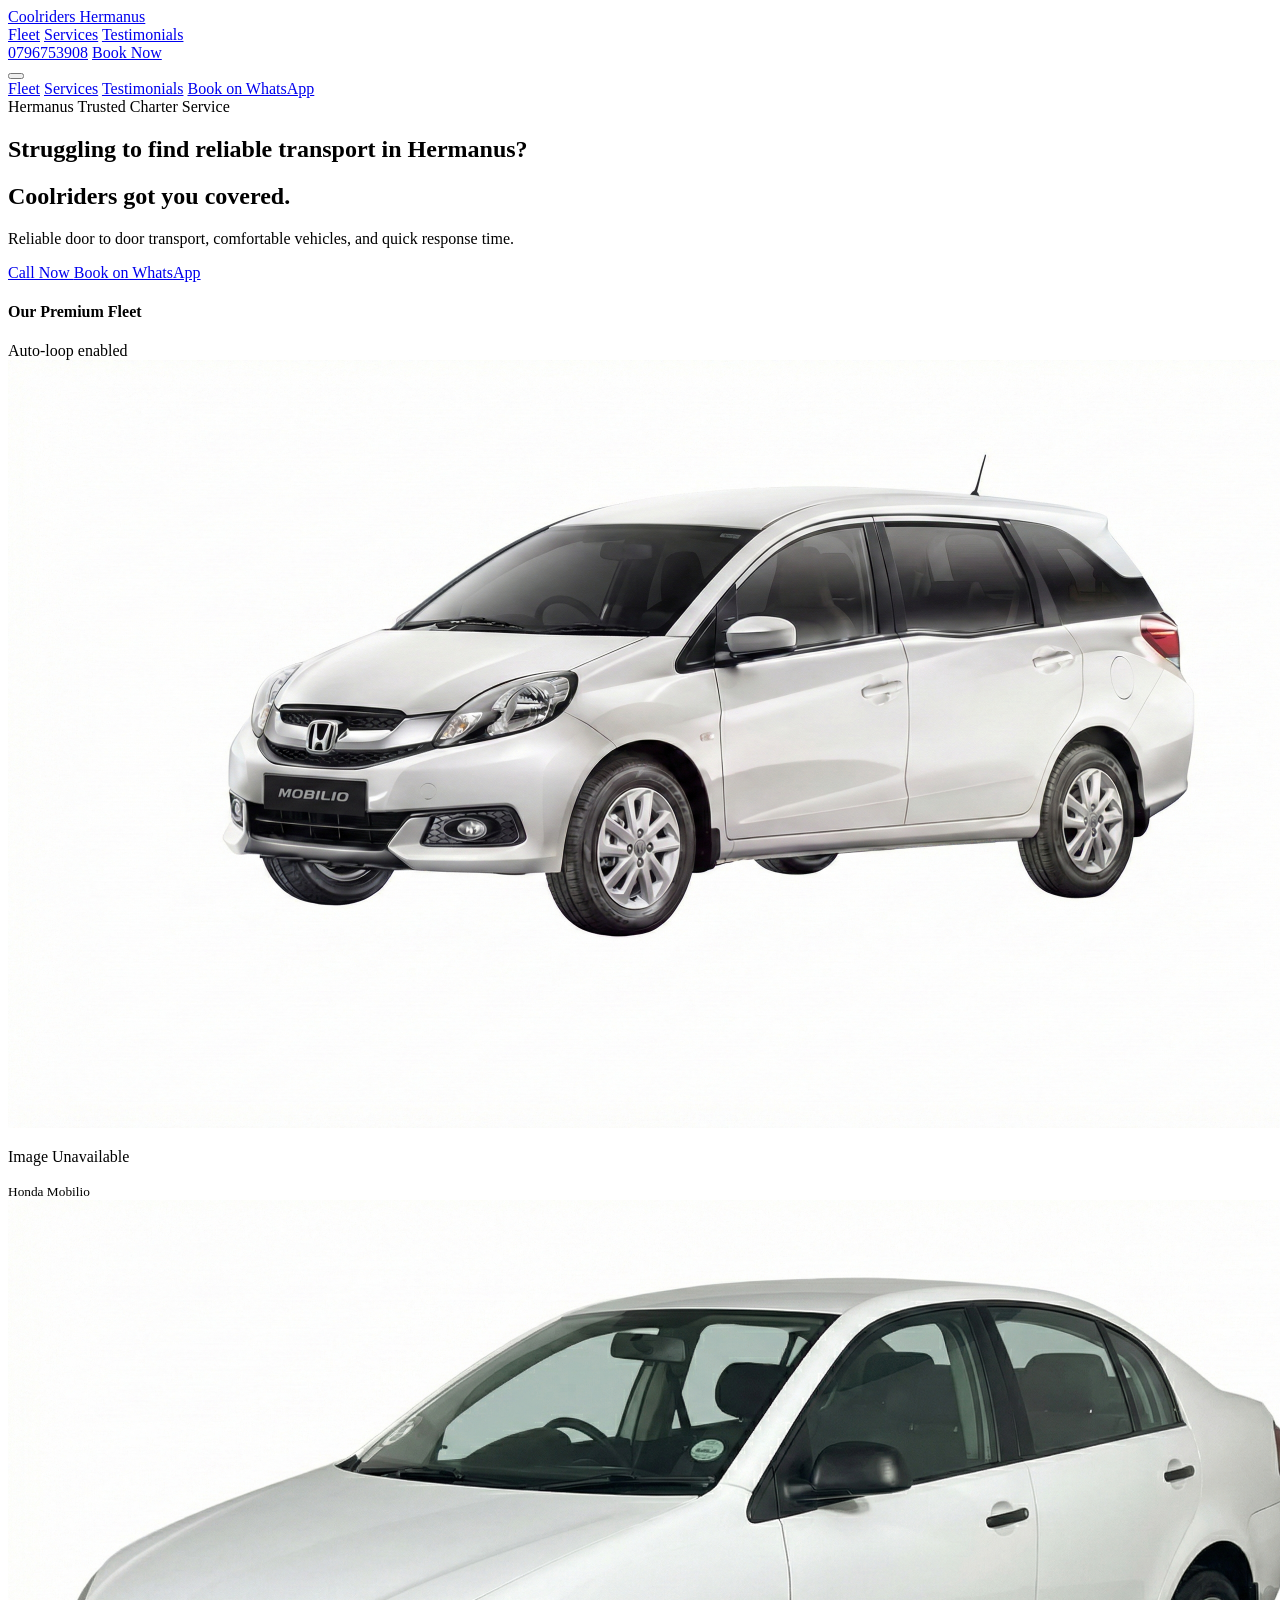
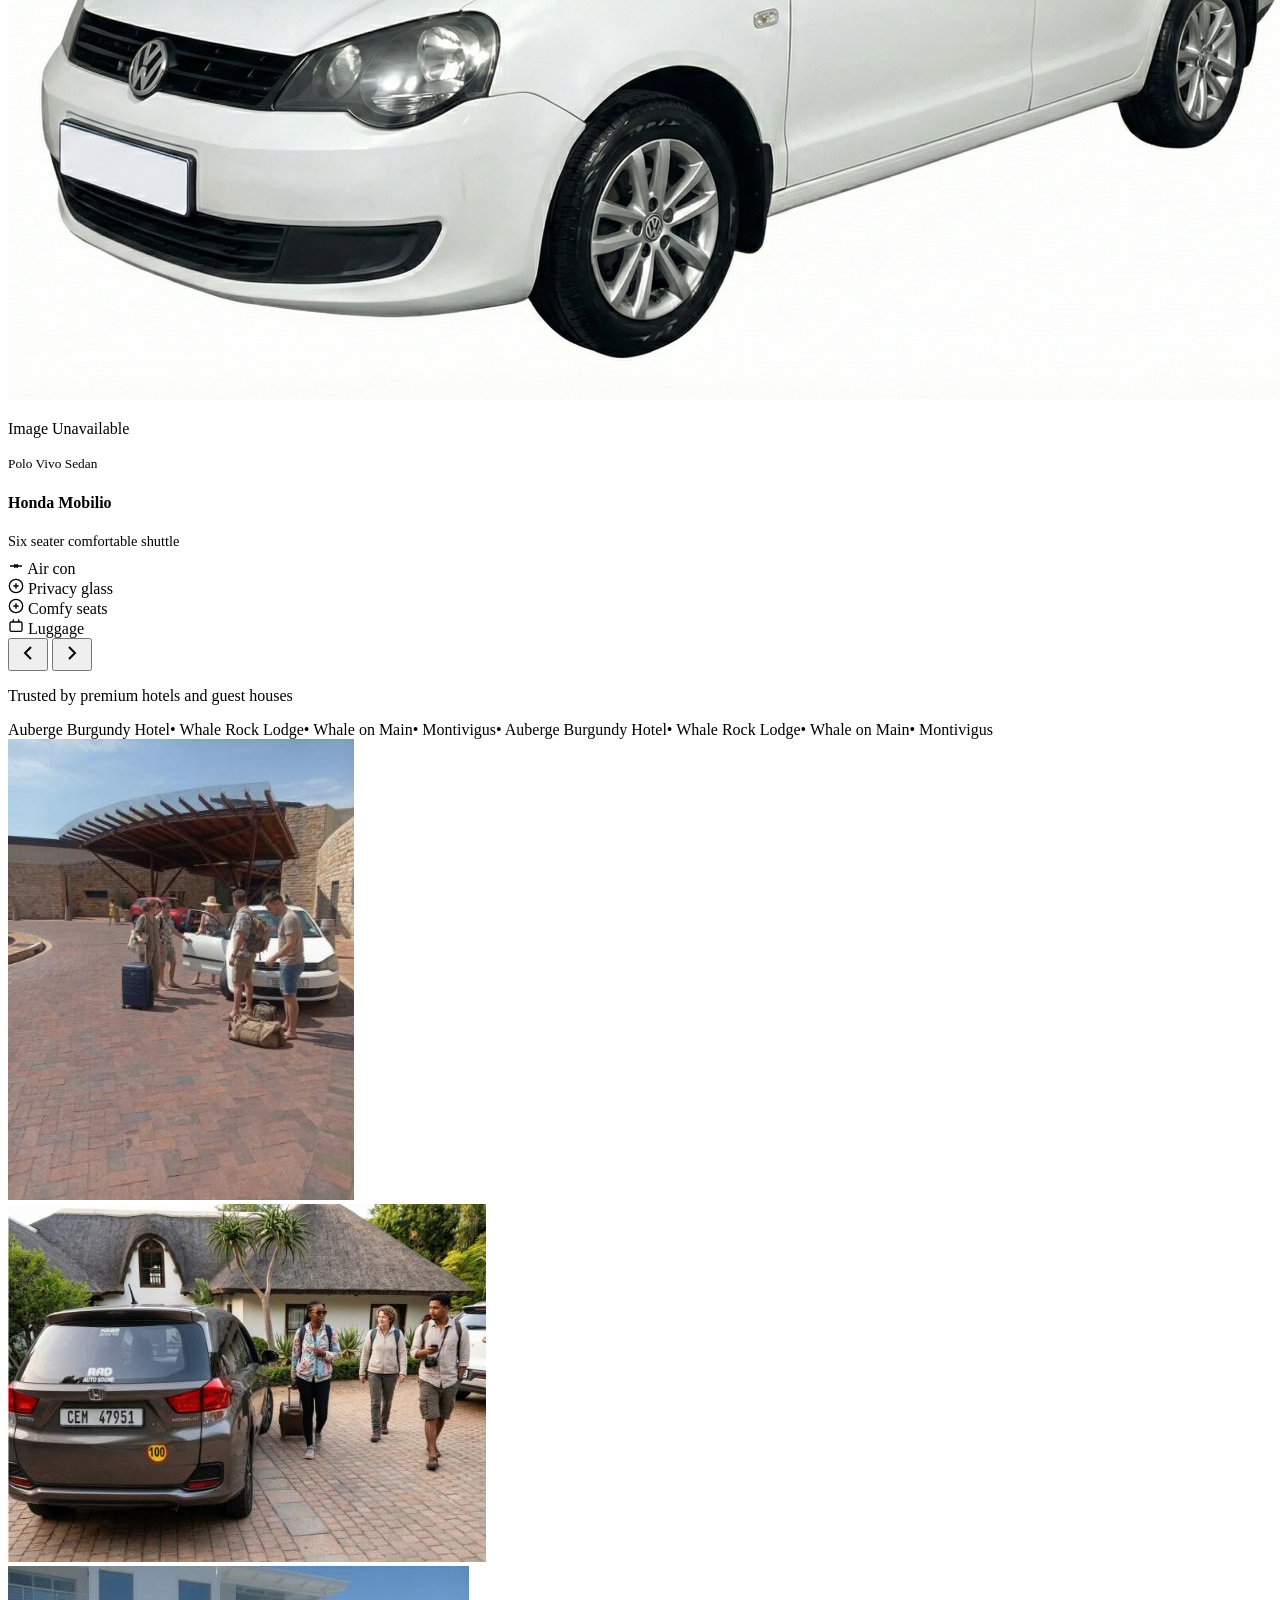
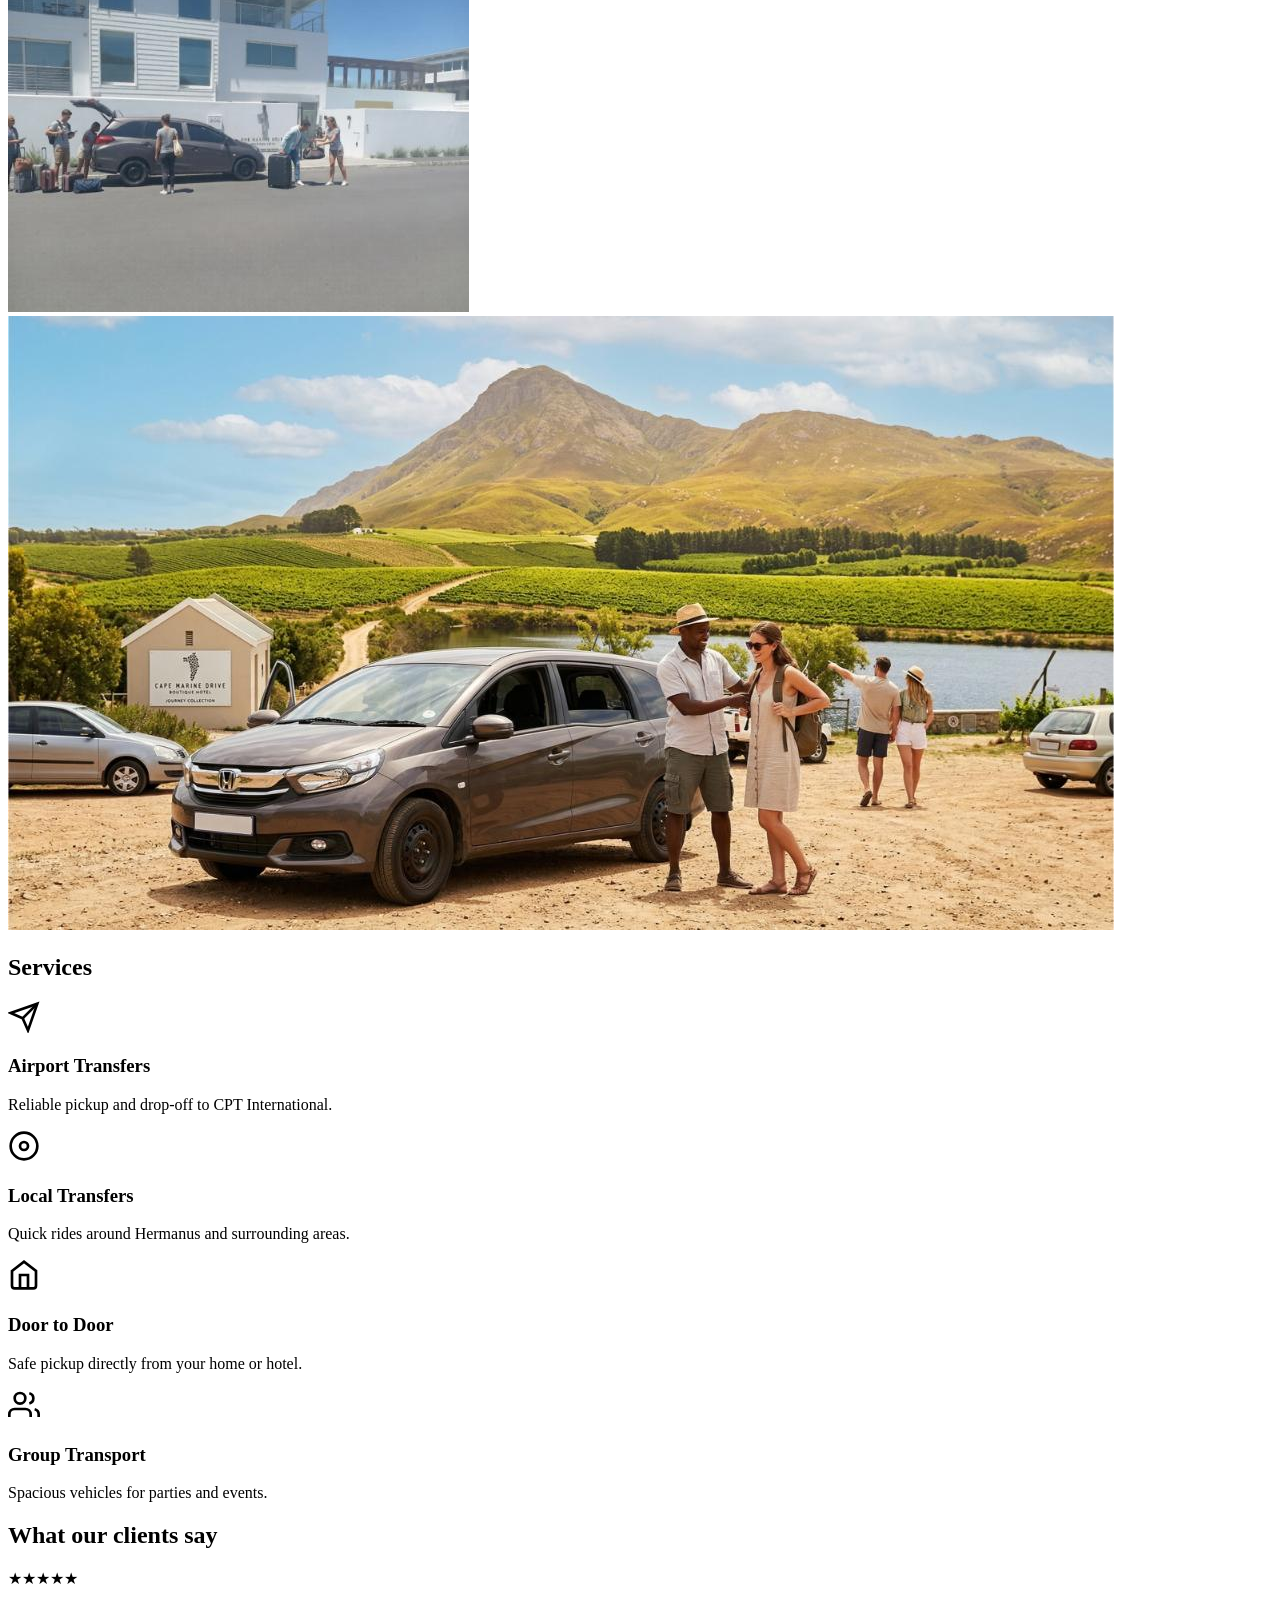
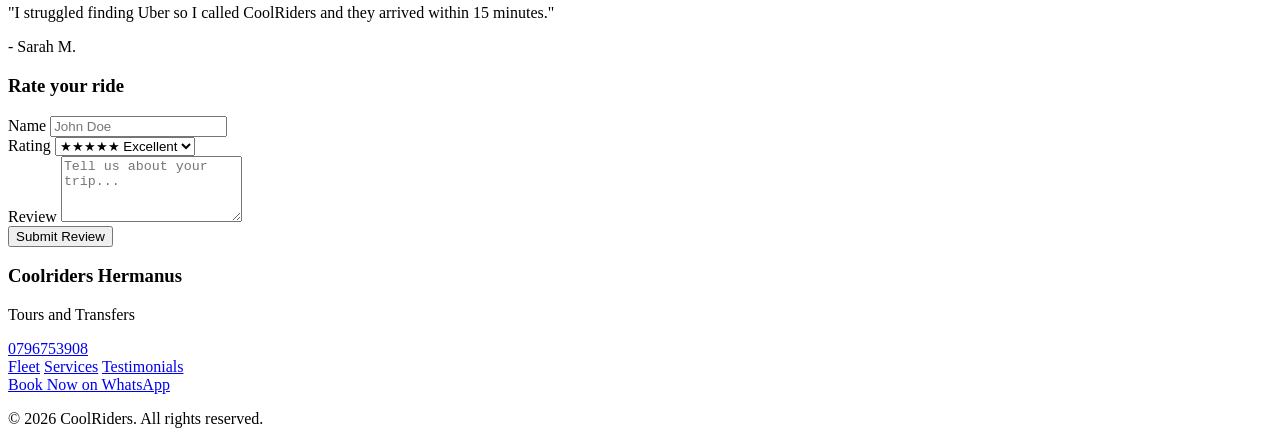
==== commit c3f36ad6: "Update index.html" ====
--- a/index.html
+++ b/index.html
@@ -7,7 +7,7 @@
     <link rel="preconnect" href="https://fonts.googleapis.com">
     <link rel="preconnect" href="https://fonts.gstatic.com" crossorigin>
     <link href="https://fonts.googleapis.com/css2?family=Outfit:wght@300;400;600;700&family=Plus+Jakarta+Sans:wght@400;500;700&display=swap" rel="stylesheet">
-    <link rel="stylesheet" href="styles.css">
+    <link rel="stylesheet" href="style.css">
 </head>
 <body>
 
@@ -28,7 +28,7 @@
                 <a href="https://wa.me/27796753908" target="_blank" class="btn btn-primary nav-btn">Book Now</a>
             </div>
 
-            <button class="mobile-toggle" aria-label="Toggle Menu" aria-expanded="false">
+            <button class="mobile-toggle" id="mobileToggle" aria-label="Toggle Menu" aria-expanded="false">
                 <span class="bar"></span>
                 <span class="bar"></span>
                 <span class="bar"></span>
@@ -109,6 +109,27 @@
             </div>
         </section>
 
+        <section class="hotel-image-slider">
+            <div class="container">
+                <div class="hotel-slider-wrapper">
+                    <div class="hotel-slider-track" id="hotelSliderTrack">
+                        <div class="hotel-slide">
+                            <img src="images/image11.jpg" alt="Premium Hotel 1">
+                        </div>
+                        <div class="hotel-slide">
+                            <img src="images/image22.jpg" alt="Premium Hotel 2">
+                        </div>
+                        <div class="hotel-slide">
+                            <img src="images/image33.jpg" alt="Premium Hotel 3">
+                        </div>
+                        <div class="hotel-slide">
+                            <img src="images/image44.jpg" alt="Premium Hotel 4">
+                        </div>
+                    </div>
+                </div>
+            </div>
+        </section>
+
         <section id="services" class="services section-padding">
             <div class="container">
                 <h2 class="section-title reveal-up">Services</h2>
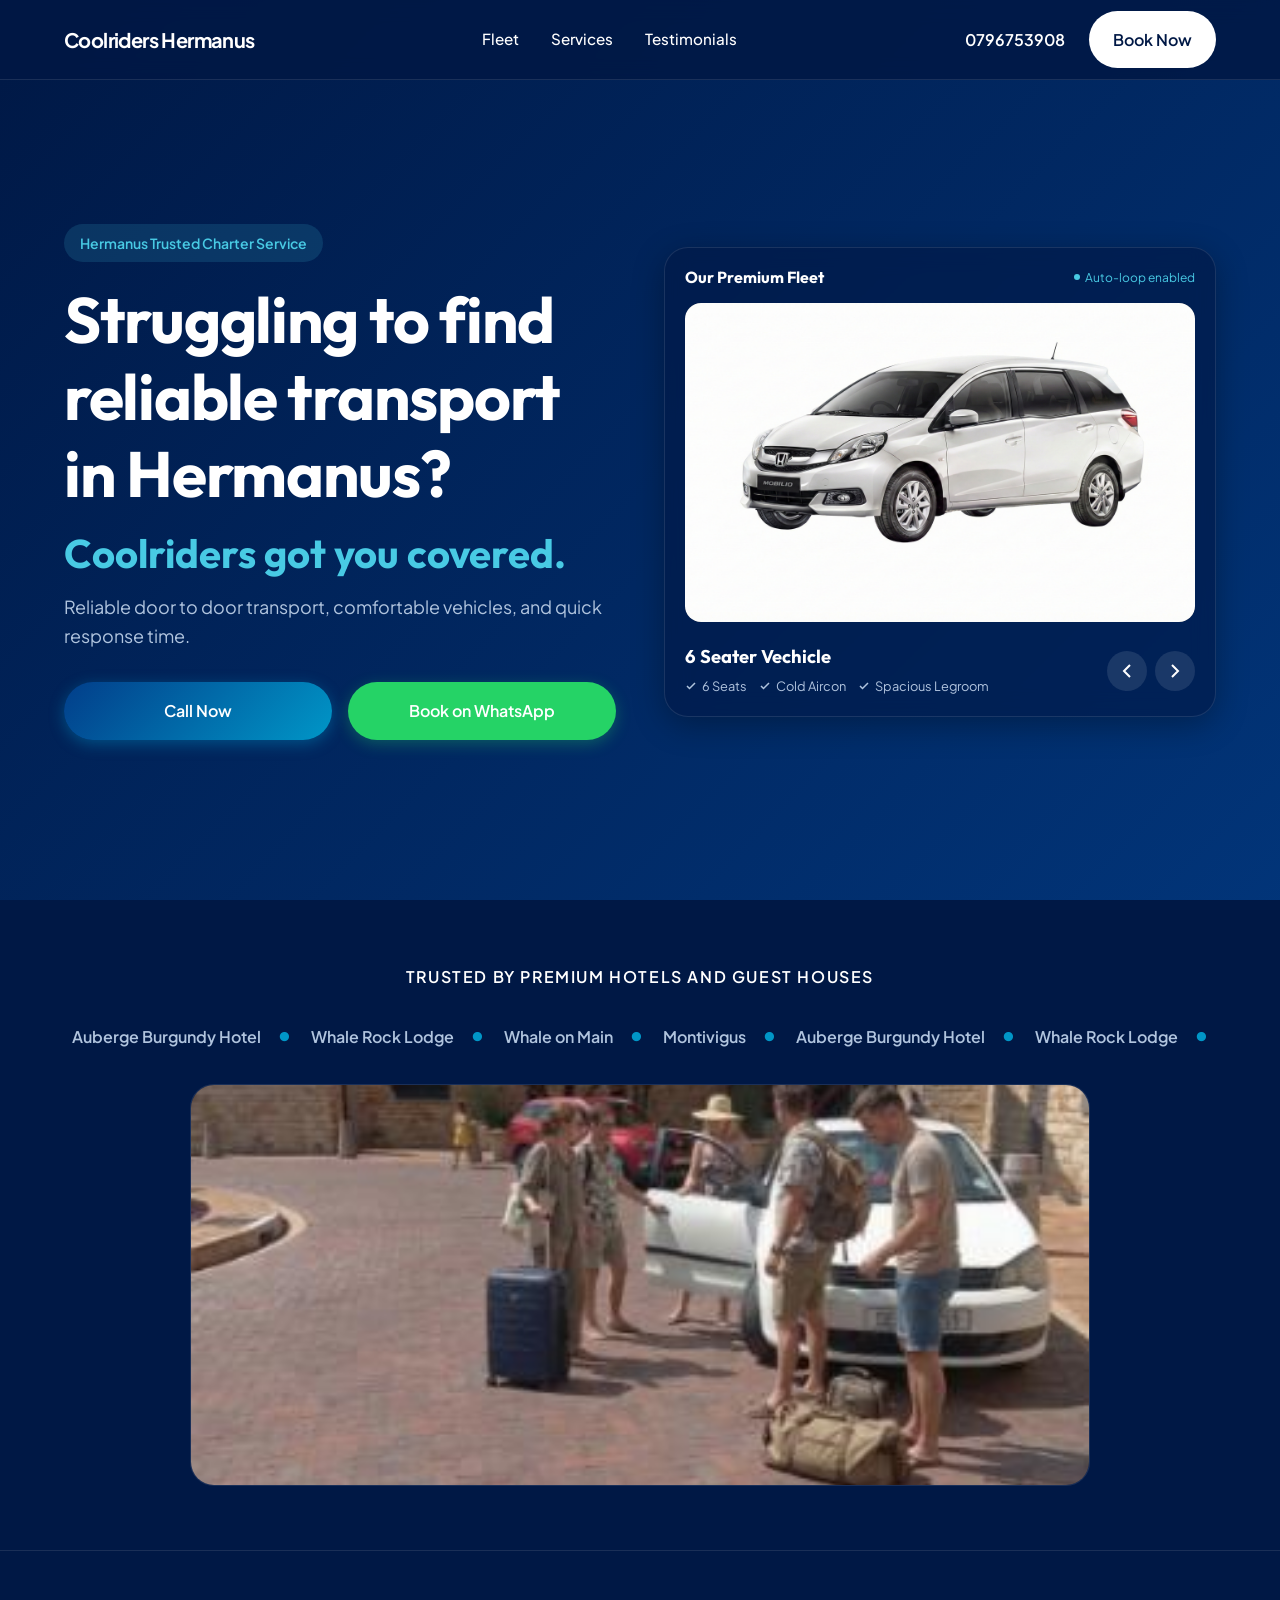
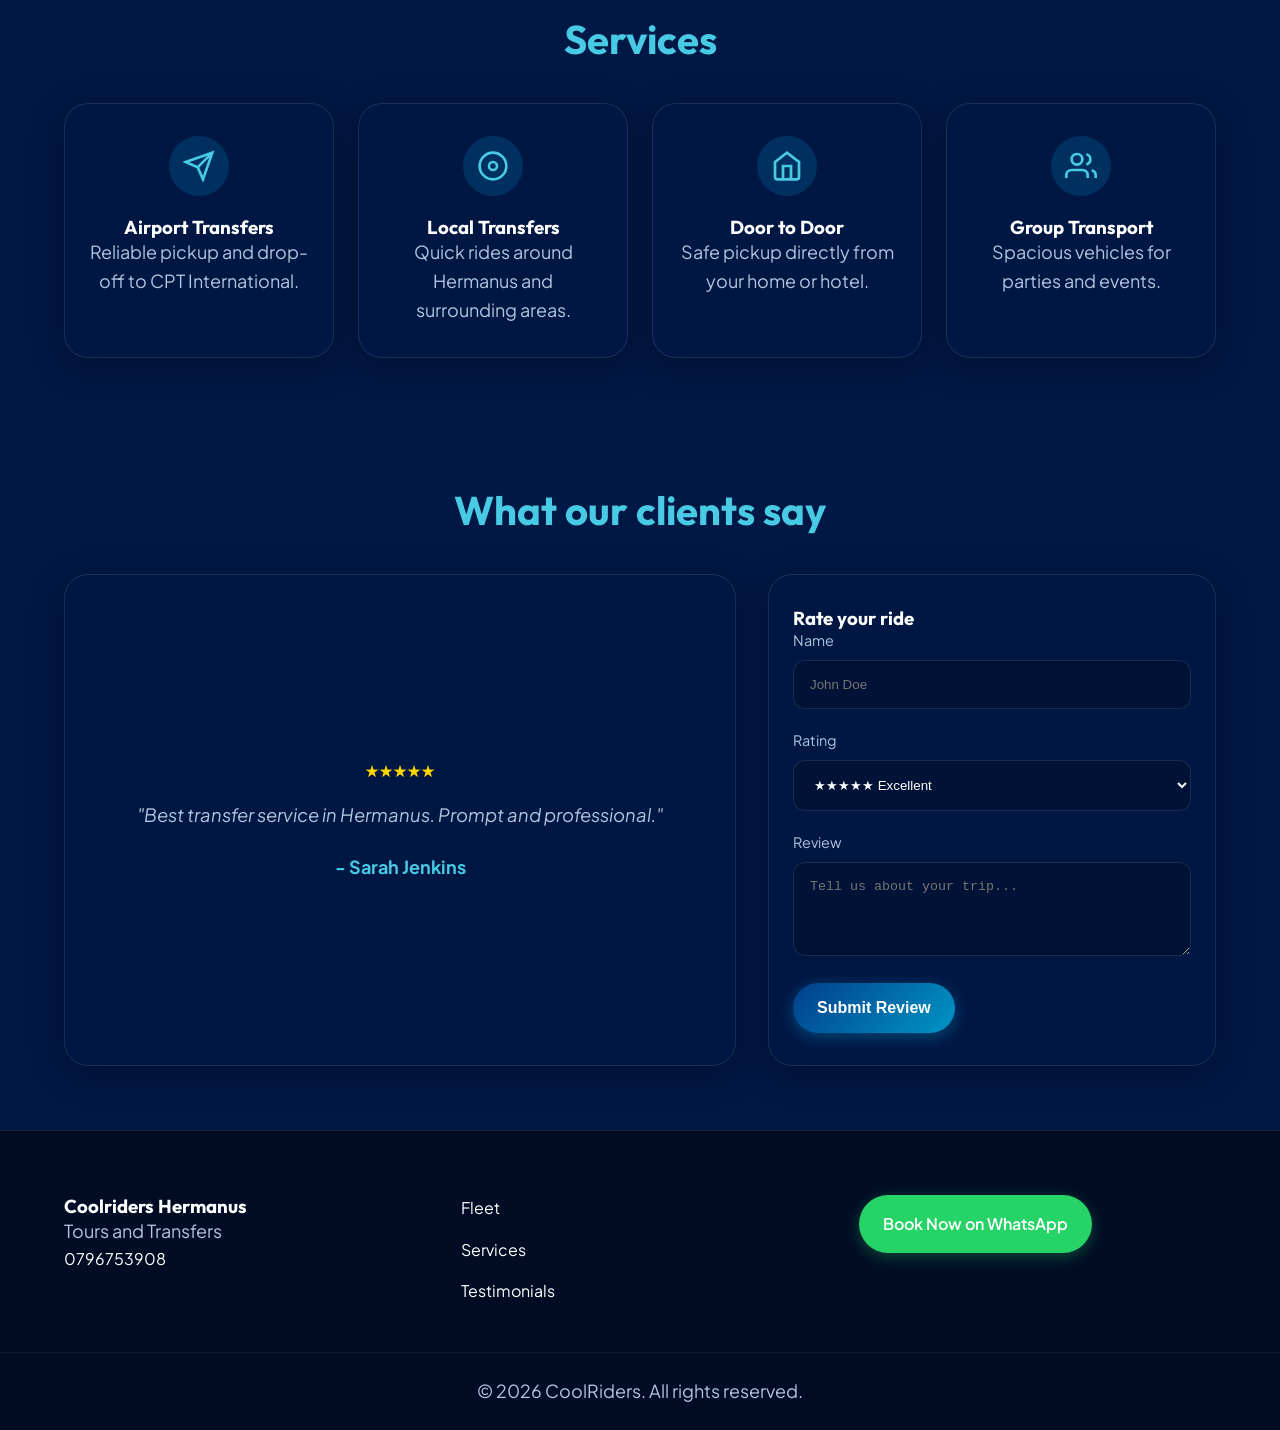
==== commit 62970698: "Update index.html" ====
--- a/index.html
+++ b/index.html
@@ -7,7 +7,7 @@
     <link rel="preconnect" href="https://fonts.googleapis.com">
     <link rel="preconnect" href="https://fonts.gstatic.com" crossorigin>
     <link href="https://fonts.googleapis.com/css2?family=Outfit:wght@300;400;600;700&family=Plus+Jakarta+Sans:wght@400;500;700&display=swap" rel="stylesheet">
-    <link rel="stylesheet" href="style.css">
+    <link rel="stylesheet" href="styles.css">
 </head>
 <body>
 
--- a/styles.css
+++ b/styles.css
@@ -0,0 +1,302 @@
+/* --- Variables & Reset --- */
+:root {
+    --primary-dark: #001845;
+    --primary-mid: #002855;
+    --primary-light: #023e8a;
+    --accent: #0096c7;
+    --accent-glow: #48cae4;
+    --whatsapp: #25D366;
+    
+    --text-main: #ffffff;
+    --text-muted: #b0c4de;
+    
+    --glass-bg: rgba(0, 24, 69, 0.6);
+    --glass-border: rgba(255, 255, 255, 0.1);
+    --card-shadow: 0 8px 32px 0 rgba(0, 0, 0, 0.3);
+
+    --font-head: 'Outfit', sans-serif;
+    --font-body: 'Plus Jakarta Sans', sans-serif;
+    
+    --container-padding: 1.5rem;
+    --max-width: 1200px;
+    --header-height: 80px;
+}
+
+* { margin: 0; padding: 0; box-sizing: border-box; }
+html { scroll-behavior: smooth; }
+
+body {
+    font-family: var(--font-body);
+    background-color: var(--primary-dark);
+    color: var(--text-main);
+    overflow-x: hidden;
+    line-height: 1.6;
+    -webkit-font-smoothing: antialiased;
+}
+
+/* --- Animated Gradient Background --- */
+.gradient-bg {
+    position: fixed;
+    top: 0; left: 0; width: 100%; height: 100%;
+    z-index: -1;
+    background: linear-gradient(-45deg, #001845, #001233, #023e8a, #001845);
+    background-size: 400% 400%;
+    animation: gradientShift 15s ease infinite;
+}
+
+@keyframes gradientShift {
+    0% { background-position: 0% 50%; }
+    50% { background-position: 100% 50%; }
+    100% { background-position: 0% 50%; }
+}
+
+/* --- Typography --- */
+h1, h2, h3, h4 { font-family: var(--font-head); font-weight: 700; line-height: 1.2; }
+h1 { font-size: clamp(2rem, 5vw, 4rem); letter-spacing: -0.02em; margin-bottom: 1rem; }
+h2 { font-size: clamp(1.8rem, 4vw, 2.5rem); margin-bottom: 1rem; color: var(--accent-glow); }
+p { font-size: clamp(0.95rem, 1.5vw, 1.125rem); color: var(--text-muted); }
+a { text-decoration: none; color: inherit; transition: 0.3s ease; }
+
+/* --- Components --- */
+.container {
+    max-width: var(--max-width);
+    margin: 0 auto;
+    padding: 0 var(--container-padding);
+}
+
+.btn {
+    display: inline-flex;
+    align-items: center;
+    justify-content: center;
+    padding: 1rem 1.5rem;
+    border-radius: 50px;
+    font-weight: 600;
+    font-size: 1rem;
+    cursor: pointer;
+    border: none;
+    transition: transform 0.2s, box-shadow 0.2s;
+    text-align: center;
+}
+
+.btn:active { transform: scale(0.98); }
+
+.btn-primary { background: white; color: var(--primary-dark); }
+.btn-primary:hover { background: var(--accent-glow); }
+
+.btn-accent {
+    background: linear-gradient(135deg, var(--primary-light), var(--accent));
+    color: white;
+    box-shadow: 0 4px 15px rgba(0, 150, 199, 0.4);
+}
+
+.btn-whatsapp {
+    background: var(--whatsapp);
+    color: white;
+    box-shadow: 0 4px 15px rgba(37, 211, 102, 0.3);
+}
+
+.glass-card {
+    background: var(--glass-bg);
+    backdrop-filter: blur(12px);
+    -webkit-backdrop-filter: blur(12px);
+    border: 1px solid var(--glass-border);
+    border-radius: 24px;
+    box-shadow: var(--card-shadow);
+}
+
+/* --- Animations --- */
+.pulse-anim { animation: pulse 2s infinite; }
+@keyframes pulse {
+    0% { box-shadow: 0 0 0 0 rgba(0, 150, 199, 0.7); }
+    70% { box-shadow: 0 0 0 10px rgba(0, 150, 199, 0); }
+    100% { box-shadow: 0 0 0 0 rgba(0, 150, 199, 0); }
+}
+
+.shine-anim { position: relative; overflow: hidden; }
+.shine-anim::after {
+    content: '';
+    position: absolute; top: 0; left: -100%; width: 100%; height: 100%;
+    background: linear-gradient(90deg, transparent, rgba(255,255,255,0.4), transparent);
+    animation: shine 3s infinite;
+}
+@keyframes shine { 100% { left: 100%; } }
+
+/* FIXED REVEAL CLASSES */
+.reveal-up, .reveal-left, .reveal-right {
+    opacity: 0;
+    transition: all 0.8s ease-out;
+}
+.reveal-up { transform: translateY(30px); }
+.reveal-left { transform: translateX(-30px); }
+.reveal-right { transform: translateX(30px); }
+
+.reveal-up.active, .reveal-left.active, .reveal-right.active { 
+    opacity: 1; 
+    transform: translate(0, 0); 
+}
+
+/* --- Header --- */
+.header {
+    position: fixed; top: 0; left: 0; width: 100%; z-index: 1000;
+    height: var(--header-height);
+    background: rgba(0, 24, 69, 0.85);
+    backdrop-filter: blur(10px);
+    -webkit-backdrop-filter: blur(10px);
+    border-bottom: 1px solid var(--glass-border);
+}
+.header-content {
+    display: flex; justify-content: space-between; align-items: center; height: 100%;
+}
+.logo { font-size: 1.25rem; font-weight: 700; color: white; letter-spacing: -0.03em; }
+.nav-menu { display: none; gap: 2rem; }
+.nav-menu a { font-weight: 500; font-size: 0.95rem; }
+.nav-menu a:hover { color: var(--accent-glow); }
+.header-actions { display: none; align-items: center; gap: 1.5rem; }
+.phone-link { font-weight: 600; }
+
+.mobile-toggle {
+    background: none; border: none; cursor: pointer; display: flex; flex-direction: column; gap: 5px;
+    z-index: 1001; padding: 5px;
+}
+.mobile-toggle .bar {
+    width: 24px; height: 2px; background: white; transition: all 0.3s ease; transform-origin: left;
+}
+.mobile-toggle.active .bar:nth-child(1) { transform: rotate(45deg); }
+.mobile-toggle.active .bar:nth-child(2) { opacity: 0; }
+.mobile-toggle.active .bar:nth-child(3) { transform: rotate(-45deg); }
+
+/* --- Mobile Menu --- */
+.mobile-menu {
+    position: fixed; top: var(--header-height); left: 0; width: 100%; height: calc(100vh - var(--header-height));
+    background: rgba(0, 24, 69, 0.98); backdrop-filter: blur(10px); -webkit-backdrop-filter: blur(10px);
+    display: flex; flex-direction: column; align-items: center; justify-content: center;
+    gap: 2rem; z-index: 999;
+    opacity: 0; visibility: hidden; transform: translateY(-10px);
+    transition: all 0.4s cubic-bezier(0.4, 0, 0.2, 1);
+}
+.mobile-menu.active {
+    opacity: 1; visibility: visible; transform: translateY(0);
+}
+.mobile-link { font-size: 1.5rem; font-weight: 700; }
+.mobile-btn { padding: 1rem 2rem; width: 80%; max-width: 300px; margin-top: 1rem; }
+
+/* --- Hero --- */
+.hero {
+    min-height: 100vh;
+    display: flex; align-items: center;
+    padding: calc(var(--header-height) + 2rem) 0 3rem;
+    position: relative;
+}
+.hero-grid {
+    display: grid; grid-template-columns: 1fr; gap: 3rem; align-items: center;
+    width: 100%;
+}
+.badge {
+    display: inline-block; padding: 0.5rem 1rem;
+    background: rgba(72, 202, 228, 0.15); color: var(--accent-glow);
+    border-radius: 50px; font-size: 0.875rem; font-weight: 600; margin-bottom: 1.25rem;
+}
+.btn-group { display: flex; flex-direction: column; gap: 1rem; margin-top: 2rem; width: 100%; }
+.btn-group .btn { width: 100%; }
+
+/* --- Fleet Carousel Widget --- */
+.fleet-widget {
+    padding: 1.25rem;
+    width: 100%;
+    overflow: hidden;
+}
+.widget-header {
+    display: flex; justify-content: space-between; align-items: center; margin-bottom: 1rem;
+}
+.status-indicator {
+    font-size: 0.75rem; color: var(--accent-glow); display: flex; align-items: center; gap: 5px;
+}
+.status-indicator::before {
+    content: ''; width: 6px; height: 6px; background: var(--accent-glow); border-radius: 50%;
+}
+
+.fleet-carousel-container {
+    width: 100%; aspect-ratio: 16/10; overflow: hidden; border-radius: 16px; position: relative;
+    background: #000c24;
+}
+.fleet-track {
+    display: flex; height: 100%; transition: transform 0.5s cubic-bezier(0.25, 1, 0.5, 1);
+}
+
+.fleet-slide {
+    min-width: 100%; height: 100%; position: relative; display: flex; align-items: center; justify-content: center;
+}
+.fleet-slide img {
+    width: 100%; height: 100%; object-fit: cover;
+}
+
+.fleet-controls { margin-top: 1.5rem; display: flex; justify-content: space-between; align-items: center; gap: 1rem; }
+.fleet-info h4 { font-size: 1.15rem; margin-bottom: 0.25rem; }
+.fleet-features { display: flex; flex-wrap: wrap; gap: 0.75rem; margin-top: 0.5rem; }
+.feature-item { display: flex; align-items: center; gap: 5px; font-size: 0.8rem; color: var(--text-muted); }
+
+.nav-arrows { display: flex; gap: 0.5rem; }
+.nav-arrows button {
+    background: rgba(255,255,255,0.1); border: none; color: white;
+    width: 40px; height: 40px; border-radius: 50%; cursor: pointer;
+    display: flex; align-items: center; justify-content: center;
+}
+.nav-arrows button:hover { background: var(--accent); }
+
+/* --- Trusted By --- */
+.trusted-by { padding: 4rem 0 2rem 0; overflow: hidden; }
+.section-label { text-align: center; text-transform: uppercase; letter-spacing: 0.1em; font-size: 1rem; margin-bottom: 1.5rem; color: #ffffff; font-weight: 600; }
+.marquee-wrapper { width: 100%; overflow: hidden; white-space: nowrap; position: relative; }
+.marquee-content { display: inline-block; animation: scroll 20s linear infinite; }
+.marquee-content span { font-size: 1rem; font-weight: 600; color: var(--text-muted); margin: 0 0.5rem; }
+.dot { color: var(--accent) !important; font-size: 1.5rem !important; }
+@keyframes scroll { 0% { transform: translateX(0); } 100% { transform: translateX(-50%); } }
+
+/* --- Hotel Image Slider --- */
+.hotel-image-slider { padding: 0 0 4rem 0; width: 100%; overflow: hidden; border-bottom: 1px solid var(--glass-border); }
+.hotel-slider-wrapper { max-width: 900px; margin: 0 auto; border-radius: 24px; overflow: hidden; border: 1px solid var(--glass-border); background: var(--glass-bg); }
+.hotel-slider-track { display: flex; transition: transform 0.6s cubic-bezier(0.25, 1, 0.5, 1); }
+.hotel-slide { min-width: 100%; height: 400px; }
+.hotel-slide img { width: 100%; height: 100%; object-fit: cover; }
+
+/* --- Services --- */
+.section-padding { padding: 4rem 0; }
+.section-title { text-align: center; margin-bottom: 2.5rem; }
+.services-grid { display: grid; grid-template-columns: 1fr; gap: 1.5rem; }
+.service-card { padding: 2rem 1.5rem; transition: transform 0.3s; text-align: center; }
+.icon-box { width: 60px; height: 60px; background: rgba(0, 150, 199, 0.2); border-radius: 50%; display: flex; align-items: center; justify-content: center; margin: 0 auto 1.25rem; color: var(--accent-glow); }
+
+/* --- Testimonials --- */
+.testimonial-layout { display: grid; grid-template-columns: 1fr; gap: 2rem; }
+.testimonial-wrapper { padding: 2rem 1.5rem; min-height: 250px; display: flex; align-items: center; justify-content: center; }
+.review-card { animation: fade 0.5s; text-align: center; width: 100%; }
+.stars { color: #ffd700; margin-bottom: 1rem; }
+.review-text { font-size: 1.15rem; font-style: italic; margin-bottom: 1.5rem; }
+.review-author { font-weight: 700; color: var(--accent-glow); }
+
+.review-form { padding: 2rem 1.5rem; }
+.form-group { margin-bottom: 1.25rem; }
+.form-group label { display: block; margin-bottom: 0.5rem; font-size: 0.9rem; color: var(--text-muted); }
+.form-group input, .form-group select, .form-group textarea { width: 100%; padding: 1rem; border-radius: 12px; background: rgba(0,0,0,0.2); border: 1px solid var(--glass-border); color: white; }
+
+/* --- Footer --- */
+.footer { background: #000c24; padding-top: 4rem; border-top: 1px solid var(--glass-border); }
+.footer-content { display: grid; grid-template-columns: 1fr; gap: 2.5rem; padding-bottom: 3rem; }
+.footer-links { display: flex; flex-direction: column; gap: 1rem; }
+.footer-bottom { text-align: center; padding: 1.5rem; border-top: 1px solid rgba(255,255,255,0.05); font-size: 0.875rem; color: var(--text-muted); }
+
+@media (max-width: 768px) {
+    .hotel-slide { height: 250px; }
+}
+
+@media (min-width: 768px) {
+    .nav-menu, .header-actions { display: flex; }
+    .mobile-toggle { display: none; }
+    .hero-grid { grid-template-columns: 1fr 1fr; }
+    .btn-group { flex-direction: row; }
+    .services-grid { grid-template-columns: repeat(auto-fit, minmax(250px, 1fr)); }
+    .testimonial-layout { grid-template-columns: 1.5fr 1fr; }
+    .footer-content { grid-template-columns: 1fr 1fr 1fr; }
+}
+
+@keyframes fade { from { opacity: 0; } to { opacity: 1; } }
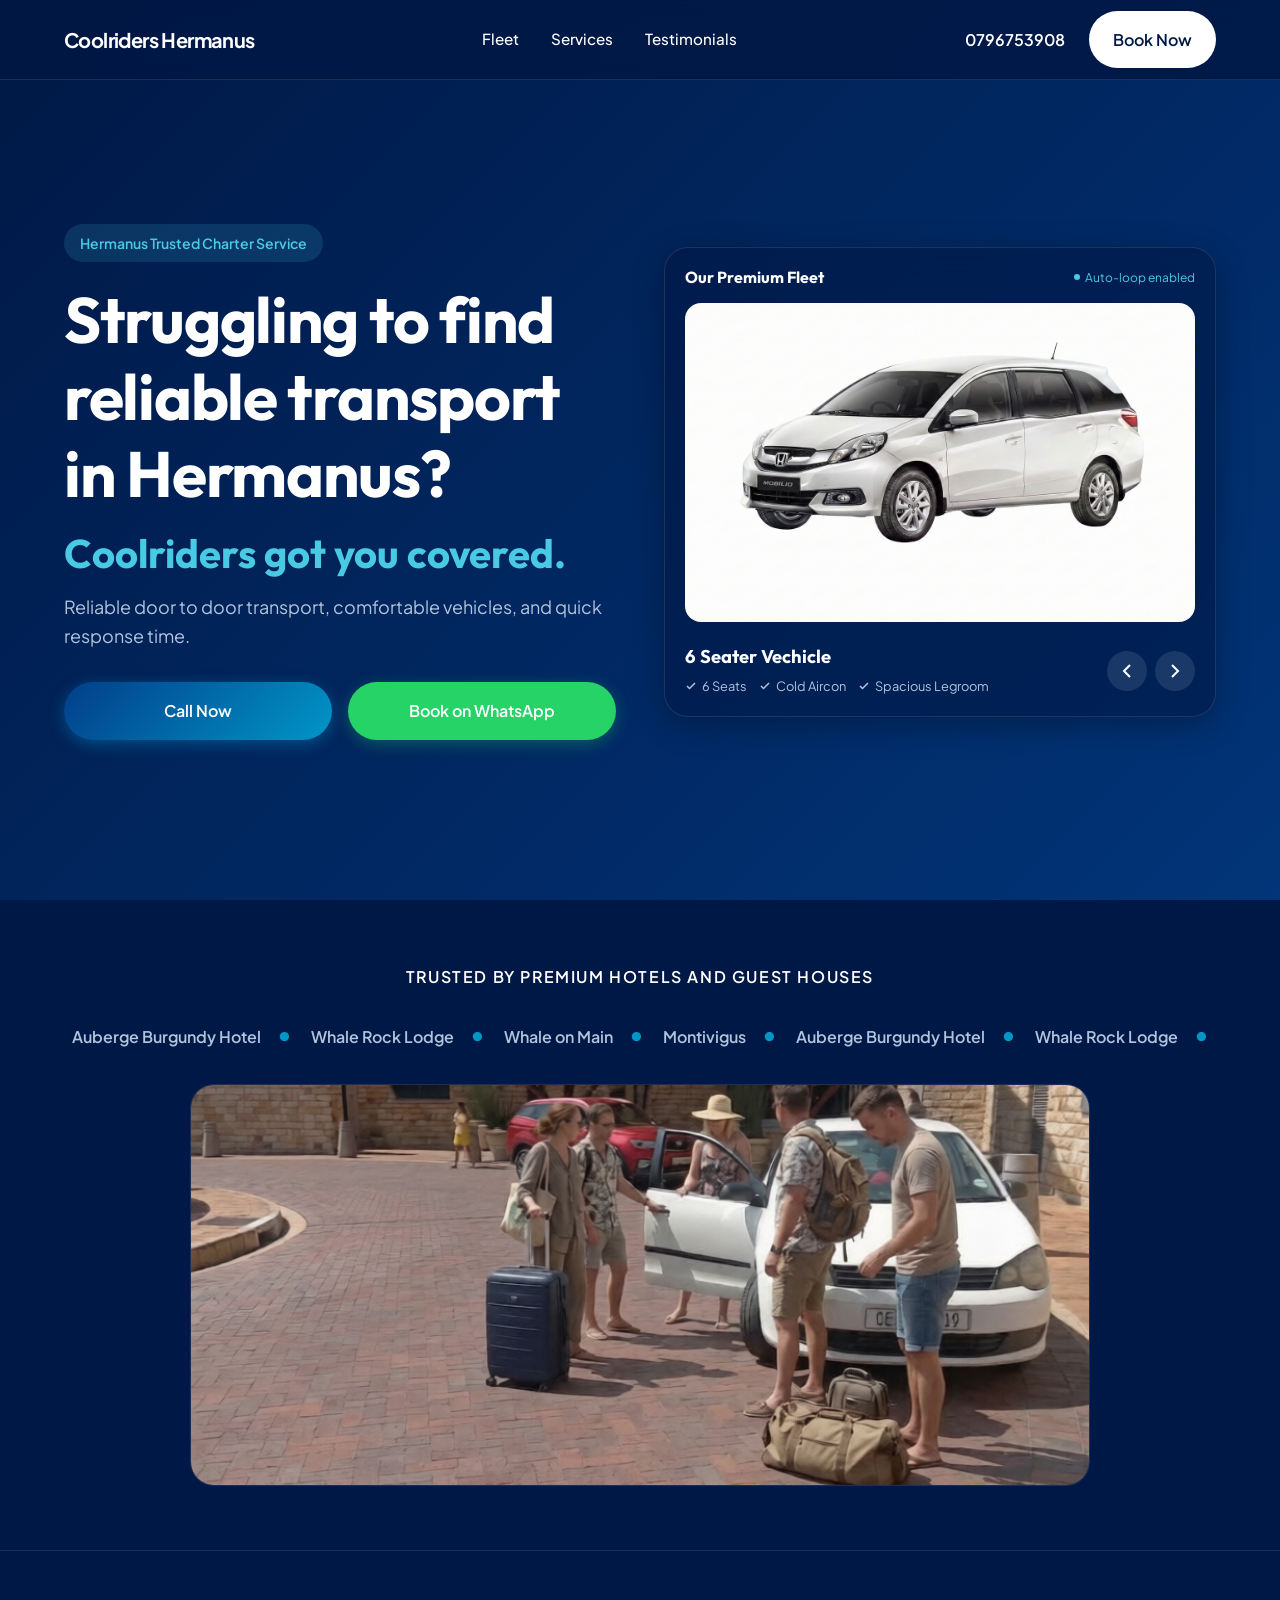
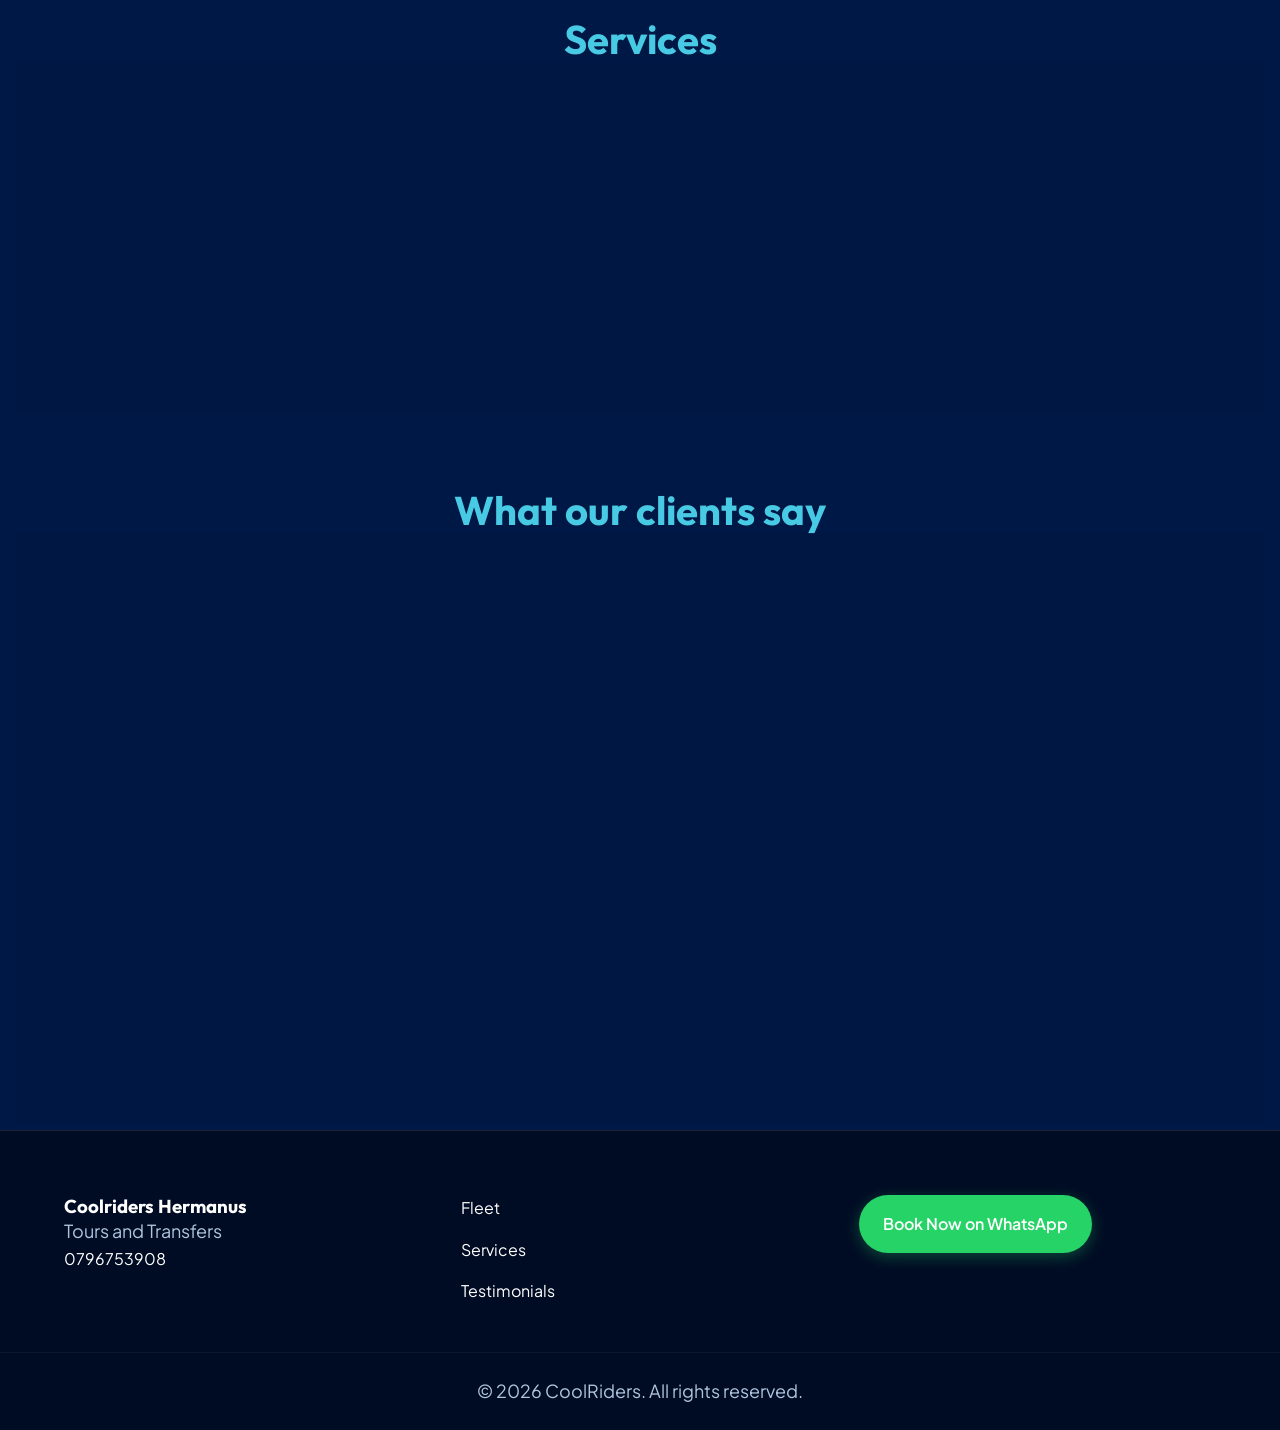
==== commit 6bfc096f: "Update index.html" ====
--- a/index.html
+++ b/index.html
@@ -114,16 +114,16 @@
                 <div class="hotel-slider-wrapper">
                     <div class="hotel-slider-track" id="hotelSliderTrack">
                         <div class="hotel-slide">
-                            <img src="images/image11.jpg" alt="Premium Hotel 1">
-                        </div>
-                        <div class="hotel-slide">
-                            <img src="images/image22.jpg" alt="Premium Hotel 2">
+                            <img src="images/image11.png" alt="Premium Hotel 1">
+                        </div>
+                        <div class="hotel-slide">
+                            <img src="images/image22.png" alt="Premium Hotel 2">
                         </div>
                         <div class="hotel-slide">
                             <img src="images/image33.jpg" alt="Premium Hotel 3">
                         </div>
                         <div class="hotel-slide">
-                            <img src="images/image44.jpg" alt="Premium Hotel 4">
+                            <img src="images/image44.png" alt="Premium Hotel 4">
                         </div>
                     </div>
                 </div>
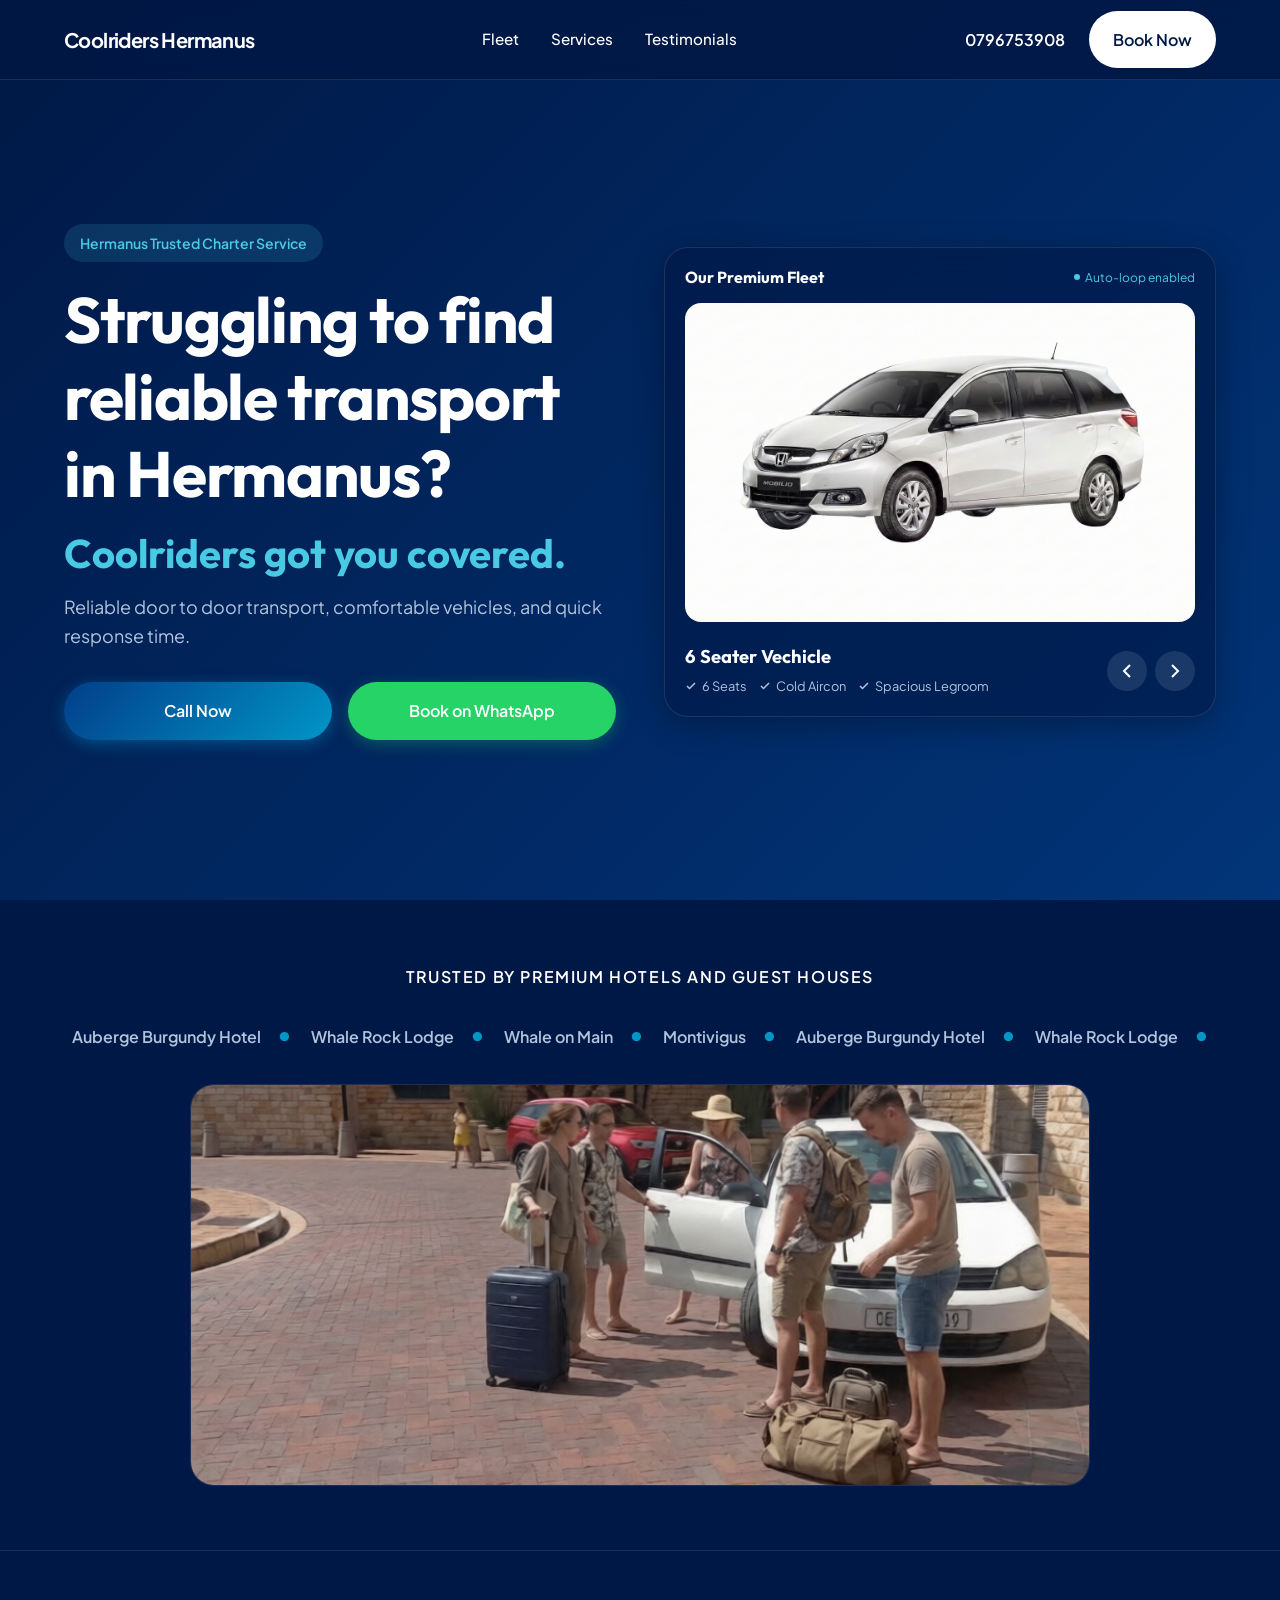
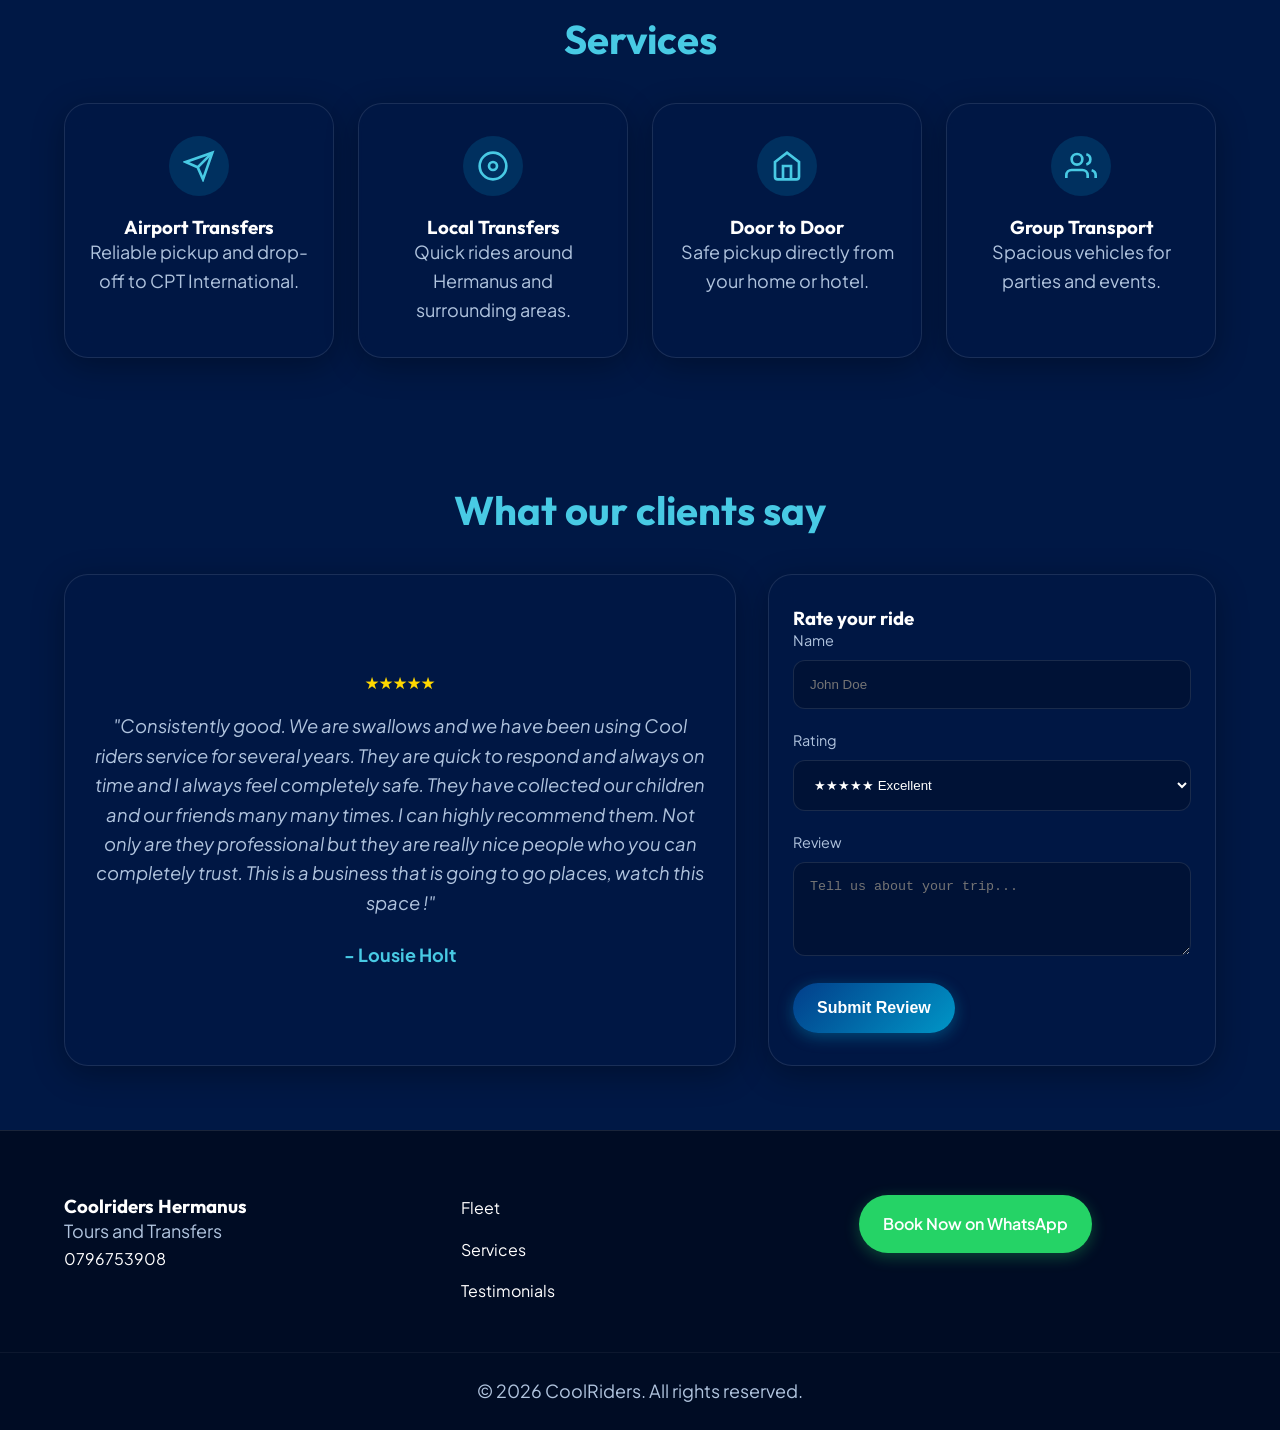
==== commit 776f6c6d: "Add multi-page HTML structure with shared theme" ====
--- a/index.html
+++ b/index.html
@@ -1,231 +1,231 @@
-<!DOCTYPE html>
-<html lang="en">
-<head>
-    <meta charset="UTF-8">
-    <meta name="viewport" content="width=device-width, initial-scale=1.0">
-    <title>Coolriders | Tours and Transfers Hermanus</title>
-    <link rel="preconnect" href="https://fonts.googleapis.com">
-    <link rel="preconnect" href="https://fonts.gstatic.com" crossorigin>
-    <link href="https://fonts.googleapis.com/css2?family=Outfit:wght@300;400;600;700&family=Plus+Jakarta+Sans:wght@400;500;700&display=swap" rel="stylesheet">
-    <link rel="stylesheet" href="styles.css">
-</head>
-<body>
-
-    <div class="gradient-bg"></div>
-
-    <header class="header">
-        <div class="container header-content">
-            <a href="#" class="logo">Coolriders Hermanus</a>
-            
-            <nav class="nav-menu">
-                <a href="#fleet">Fleet</a>
-                <a href="#services">Services</a>
-                <a href="#testimonials">Testimonials</a>
-            </nav>
-
-            <div class="header-actions">
-                <a href="tel:0796753908" class="phone-link">0796753908</a>
-                <a href="https://wa.me/27796753908" target="_blank" class="btn btn-primary nav-btn">Book Now</a>
-            </div>
-
-            <button class="mobile-toggle" id="mobileToggle" aria-label="Toggle Menu" aria-expanded="false">
-                <span class="bar"></span>
-                <span class="bar"></span>
-                <span class="bar"></span>
-            </button>
-        </div>
-    </header>
-
-    <div class="mobile-menu" id="mobileMenu">
-        <a href="#fleet" class="mobile-link">Fleet</a>
-        <a href="#services" class="mobile-link">Services</a>
-        <a href="#testimonials" class="mobile-link">Testimonials</a>
-        <a href="https://wa.me/27796753908" target="_blank" class="btn btn-whatsapp mobile-btn">Book on WhatsApp</a>
-    </div>
-
-    <main>
-        <section class="hero">
-            <div class="container hero-grid">
-                <div class="hero-text reveal-up">
-                    <div class="badge">Hermanus Trusted Charter Service</div>
-                    <h1>Struggling to find reliable transport in Hermanus?</h1>
-                    <h2>Coolriders got you covered.</h2>
-                    <p class="hero-sub">Reliable door to door transport, comfortable vehicles, and quick response time.</p>
-                    
-                    <div class="btn-group">
-                        <a href="tel:0796753908" class="btn btn-accent pulse-anim">
-                            Call Now
-                        </a>
-                        <a href="https://wa.me/27796753908" target="_blank" class="btn btn-whatsapp shine-anim">
-                            Book on WhatsApp
-                        </a>
-                    </div>
-                </div>
-
-                <div class="hero-visual reveal-left" id="fleet">
-                    <div class="glass-card fleet-widget">
-                        <div class="widget-header">
-                            <h4>Our Premium Fleet</h4>
-                            <span class="status-indicator">Auto-loop enabled</span>
-                        </div>
-                        
-                        <div class="fleet-carousel-container">
-                            <div class="fleet-track" id="fleetTrack">
-                                </div>
-                        </div>
-
-                        <div class="fleet-controls">
-                            <div class="fleet-info" id="fleetInfo">
-                                </div>
-                            <div class="nav-arrows">
-                                <button id="prevBtn" aria-label="Previous Vehicle">
-                                    <svg width="24" height="24" viewBox="0 0 24 24" fill="none" stroke="currentColor" stroke-width="2"><path d="M15 18l-6-6 6-6"/></svg>
-                                </button>
-                                <button id="nextBtn" aria-label="Next Vehicle">
-                                    <svg width="24" height="24" viewBox="0 0 24 24" fill="none" stroke="currentColor" stroke-width="2"><path d="M9 18l6-6-6-6"/></svg>
-                                </button>
-                            </div>
-                        </div>
-                    </div>
-                </div>
-            </div>
-        </section>
-
-        <section class="trusted-by">
-            <div class="container">
-                <p class="section-label">Trusted by premium hotels and guest houses</p>
-                <div class="marquee-wrapper">
-                    <div class="marquee-content">
-                        <span>Auberge Burgundy Hotel</span><span class="dot">•</span>
-                        <span>Whale Rock Lodge</span><span class="dot">•</span>
-                        <span>Whale on Main</span><span class="dot">•</span>
-                        <span>Montivigus</span><span class="dot">•</span>
-                        <span>Auberge Burgundy Hotel</span><span class="dot">•</span>
-                        <span>Whale Rock Lodge</span><span class="dot">•</span>
-                        <span>Whale on Main</span><span class="dot">•</span>
-                        <span>Montivigus</span>
-                    </div>
-                </div>
-            </div>
-        </section>
-
-        <section class="hotel-image-slider">
-            <div class="container">
-                <div class="hotel-slider-wrapper">
-                    <div class="hotel-slider-track" id="hotelSliderTrack">
-                        <div class="hotel-slide">
-                            <img src="images/image11.png" alt="Premium Hotel 1">
-                        </div>
-                        <div class="hotel-slide">
-                            <img src="images/image22.png" alt="Premium Hotel 2">
-                        </div>
-                        <div class="hotel-slide">
-                            <img src="images/image33.jpg" alt="Premium Hotel 3">
-                        </div>
-                        <div class="hotel-slide">
-                            <img src="images/image44.png" alt="Premium Hotel 4">
-                        </div>
-                    </div>
-                </div>
-            </div>
-        </section>
-
-        <section id="services" class="services section-padding">
-            <div class="container">
-                <h2 class="section-title reveal-up">Services</h2>
-                <div class="services-grid">
-                    <div class="service-card glass-card reveal-up">
-                        <div class="icon-box">
-                            <svg width="32" height="32" viewBox="0 0 24 24" fill="none" stroke="currentColor" stroke-width="2"><path d="M22 2L11 13"/><path d="M22 2l-7 20-4-9-9-4 20-7z"/></svg>
-                        </div>
-                        <h3>Airport Transfers</h3>
-                        <p>Reliable pickup and drop-off to CPT International.</p>
-                    </div>
-                    <div class="service-card glass-card reveal-up" style="transition-delay: 100ms;">
-                        <div class="icon-box">
-                            <svg width="32" height="32" viewBox="0 0 24 24" fill="none" stroke="currentColor" stroke-width="2"><circle cx="12" cy="12" r="10"/><circle cx="12" cy="12" r="3"/></svg>
-                        </div>
-                        <h3>Local Transfers</h3>
-                        <p>Quick rides around Hermanus and surrounding areas.</p>
-                    </div>
-                    <div class="service-card glass-card reveal-up" style="transition-delay: 200ms;">
-                        <div class="icon-box">
-                            <svg width="32" height="32" viewBox="0 0 24 24" fill="none" stroke="currentColor" stroke-width="2"><path d="M3 9l9-7 9 7v11a2 2 0 0 1-2 2H5a2 2 0 0 1-2-2z"/><polyline points="9 22 9 12 15 12 15 22"/></svg>
-                        </div>
-                        <h3>Door to Door</h3>
-                        <p>Safe pickup directly from your home or hotel.</p>
-                    </div>
-                    <div class="service-card glass-card reveal-up" style="transition-delay: 300ms;">
-                        <div class="icon-box">
-                            <svg width="32" height="32" viewBox="0 0 24 24" fill="none" stroke="currentColor" stroke-width="2"><path d="M17 21v-2a4 4 0 0 0-4-4H5a4 4 0 0 0-4 4v2"/><circle cx="9" cy="7" r="4"/><path d="M23 21v-2a4 4 0 0 0-3-3.87"/><path d="M16 3.13a4 4 0 0 1 0 7.75"/></svg>
-                        </div>
-                        <h3>Group Transport</h3>
-                        <p>Spacious vehicles for parties and events.</p>
-                    </div>
-                </div>
-            </div>
-        </section>
-
-        <section id="testimonials" class="testimonials section-padding">
-            <div class="container">
-                <h2 class="section-title reveal-up">What our clients say</h2>
-                
-                <div class="testimonial-layout">
-                    <div class="testimonial-wrapper glass-card reveal-left">
-                        <div class="testimonial-track" id="reviewTrack">
-                            </div>
-                    </div>
-
-                    <div class="review-form glass-card reveal-right">
-                        <h3>Rate your ride</h3>
-                        <form id="reviewForm">
-                            <div class="form-group">
-                                <label for="reviewName">Name</label>
-                                <input type="text" id="reviewName" required placeholder="John Doe">
-                            </div>
-                            <div class="form-group">
-                                <label for="reviewRating">Rating</label>
-                                <select id="reviewRating">
-                                    <option value="5">★★★★★ Excellent</option>
-                                    <option value="4">★★★★☆ Good</option>
-                                    <option value="3">★★★☆☆ Average</option>
-                                    <option value="2">★★☆☆☆ Poor</option>
-                                    <option value="1">★☆☆☆☆ Terrible</option>
-                                </select>
-                            </div>
-                            <div class="form-group">
-                                <label for="reviewText">Review</label>
-                                <textarea id="reviewText" required placeholder="Tell us about your trip..." rows="4"></textarea>
-                            </div>
-                            <button type="submit" class="btn btn-accent full-width">Submit Review</button>
-                        </form>
-                    </div>
-                </div>
-            </div>
-        </section>
-    </main>
-
-    <footer class="footer">
-        <div class="container footer-content">
-            <div class="footer-brand">
-                <h3>Coolriders Hermanus</h3>
-                <p>Tours and Transfers</p>
-                <a href="tel:0796753908" class="footer-phone">0796753908</a>
-            </div>
-            <div class="footer-links">
-                <a href="#fleet">Fleet</a>
-                <a href="#services">Services</a>
-                <a href="#testimonials">Testimonials</a>
-            </div>
-            <div class="footer-cta">
-                <a href="https://wa.me/27796753908" target="_blank" class="btn btn-whatsapp">Book Now on WhatsApp</a>
-            </div>
-        </div>
-        <div class="footer-bottom">
-            <p>&copy; 2026 CoolRiders. All rights reserved.</p>
-        </div>
-    </footer>
-
-    <script src="script.js"></script>
-</body>
-</html>
+<!DOCTYPE html>
+<html lang="en">
+<head>
+    <meta charset="UTF-8">
+    <meta name="viewport" content="width=device-width, initial-scale=1.0">
+    <title>Coolriders | Tours and Transfers Hermanus</title>
+    <link rel="preconnect" href="https://fonts.googleapis.com">
+    <link rel="preconnect" href="https://fonts.gstatic.com" crossorigin>
+    <link href="https://fonts.googleapis.com/css2?family=Outfit:wght@300;400;600;700&family=Plus+Jakarta+Sans:wght@400;500;700&display=swap" rel="stylesheet">
+    <link rel="stylesheet" href="styles.css">
+</head>
+<body>
+
+    <div class="gradient-bg"></div>
+
+    <header class="header">
+        <div class="container header-content">
+            <a href="#" class="logo">Coolriders Hermanus</a>
+            
+            <nav class="nav-menu">
+                <a href="fleet.html">Fleet</a>
+                <a href="services.html">Services</a>
+                <a href="testimonials.html">Testimonials</a>
+            </nav>
+
+            <div class="header-actions">
+                <a href="tel:0796753908" class="phone-link">0796753908</a>
+                <a href="https://wa.me/27796753908" target="_blank" class="btn btn-primary nav-btn">Book Now</a>
+            </div>
+
+            <button class="mobile-toggle" id="mobileToggle" aria-label="Toggle Menu" aria-expanded="false">
+                <span class="bar"></span>
+                <span class="bar"></span>
+                <span class="bar"></span>
+            </button>
+        </div>
+    </header>
+
+    <div class="mobile-menu" id="mobileMenu">
+        <a href="fleet.html" class="mobile-link">Fleet</a>
+        <a href="services.html" class="mobile-link">Services</a>
+        <a href="testimonials.html" class="mobile-link">Testimonials</a>
+        <a href="https://wa.me/27796753908" target="_blank" class="btn btn-whatsapp mobile-btn">Book on WhatsApp</a>
+    </div>
+
+    <main>
+        <section class="hero">
+            <div class="container hero-grid">
+                <div class="hero-text reveal-up">
+                    <div class="badge">Hermanus Trusted Charter Service</div>
+                    <h1>Struggling to find reliable transport in Hermanus?</h1>
+                    <h2>Coolriders got you covered.</h2>
+                    <p class="hero-sub">Reliable door to door transport, comfortable vehicles, and quick response time.</p>
+                    
+                    <div class="btn-group">
+                        <a href="tel:0796753908" class="btn btn-accent pulse-anim">
+                            Call Now
+                        </a>
+                        <a href="https://wa.me/27796753908" target="_blank" class="btn btn-whatsapp shine-anim">
+                            Book on WhatsApp
+                        </a>
+                    </div>
+                </div>
+
+                <div class="hero-visual reveal-left" id="fleet">
+                    <div class="glass-card fleet-widget">
+                        <div class="widget-header">
+                            <h4>Our Premium Fleet</h4>
+                            <span class="status-indicator">Auto-loop enabled</span>
+                        </div>
+                        
+                        <div class="fleet-carousel-container">
+                            <div class="fleet-track" id="fleetTrack">
+                                </div>
+                        </div>
+
+                        <div class="fleet-controls">
+                            <div class="fleet-info" id="fleetInfo">
+                                </div>
+                            <div class="nav-arrows">
+                                <button id="prevBtn" aria-label="Previous Vehicle">
+                                    <svg width="24" height="24" viewBox="0 0 24 24" fill="none" stroke="currentColor" stroke-width="2"><path d="M15 18l-6-6 6-6"/></svg>
+                                </button>
+                                <button id="nextBtn" aria-label="Next Vehicle">
+                                    <svg width="24" height="24" viewBox="0 0 24 24" fill="none" stroke="currentColor" stroke-width="2"><path d="M9 18l6-6-6-6"/></svg>
+                                </button>
+                            </div>
+                        </div>
+                    </div>
+                </div>
+            </div>
+        </section>
+
+        <section class="trusted-by">
+            <div class="container">
+                <p class="section-label">Trusted by premium hotels and guest houses</p>
+                <div class="marquee-wrapper">
+                    <div class="marquee-content">
+                        <span>Auberge Burgundy Hotel</span><span class="dot">•</span>
+                        <span>Whale Rock Lodge</span><span class="dot">•</span>
+                        <span>Whale on Main</span><span class="dot">•</span>
+                        <span>Montivigus</span><span class="dot">•</span>
+                        <span>Auberge Burgundy Hotel</span><span class="dot">•</span>
+                        <span>Whale Rock Lodge</span><span class="dot">•</span>
+                        <span>Whale on Main</span><span class="dot">•</span>
+                        <span>Montivigus</span>
+                    </div>
+                </div>
+            </div>
+        </section>
+
+        <section class="hotel-image-slider">
+            <div class="container">
+                <div class="hotel-slider-wrapper">
+                    <div class="hotel-slider-track" id="hotelSliderTrack">
+                        <div class="hotel-slide">
+                            <img src="images/image11.png" alt="Premium Hotel 1">
+                        </div>
+                        <div class="hotel-slide">
+                            <img src="images/image22.png" alt="Premium Hotel 2">
+                        </div>
+                        <div class="hotel-slide">
+                            <img src="images/image33.jpg" alt="Premium Hotel 3">
+                        </div>
+                        <div class="hotel-slide">
+                            <img src="images/image44.png" alt="Premium Hotel 4">
+                        </div>
+                    </div>
+                </div>
+            </div>
+        </section>
+
+        <section id="services" class="services section-padding">
+            <div class="container">
+                <h2 class="section-title reveal-up">Services</h2>
+                <div class="services-grid">
+                    <div class="service-card glass-card reveal-up">
+                        <div class="icon-box">
+                            <svg width="32" height="32" viewBox="0 0 24 24" fill="none" stroke="currentColor" stroke-width="2"><path d="M22 2L11 13"/><path d="M22 2l-7 20-4-9-9-4 20-7z"/></svg>
+                        </div>
+                        <h3>Airport Transfers</h3>
+                        <p>Reliable pickup and drop-off to CPT International.</p>
+                    </div>
+                    <div class="service-card glass-card reveal-up" style="transition-delay: 100ms;">
+                        <div class="icon-box">
+                            <svg width="32" height="32" viewBox="0 0 24 24" fill="none" stroke="currentColor" stroke-width="2"><circle cx="12" cy="12" r="10"/><circle cx="12" cy="12" r="3"/></svg>
+                        </div>
+                        <h3>Local Transfers</h3>
+                        <p>Quick rides around Hermanus and surrounding areas.</p>
+                    </div>
+                    <div class="service-card glass-card reveal-up" style="transition-delay: 200ms;">
+                        <div class="icon-box">
+                            <svg width="32" height="32" viewBox="0 0 24 24" fill="none" stroke="currentColor" stroke-width="2"><path d="M3 9l9-7 9 7v11a2 2 0 0 1-2 2H5a2 2 0 0 1-2-2z"/><polyline points="9 22 9 12 15 12 15 22"/></svg>
+                        </div>
+                        <h3>Door to Door</h3>
+                        <p>Safe pickup directly from your home or hotel.</p>
+                    </div>
+                    <div class="service-card glass-card reveal-up" style="transition-delay: 300ms;">
+                        <div class="icon-box">
+                            <svg width="32" height="32" viewBox="0 0 24 24" fill="none" stroke="currentColor" stroke-width="2"><path d="M17 21v-2a4 4 0 0 0-4-4H5a4 4 0 0 0-4 4v2"/><circle cx="9" cy="7" r="4"/><path d="M23 21v-2a4 4 0 0 0-3-3.87"/><path d="M16 3.13a4 4 0 0 1 0 7.75"/></svg>
+                        </div>
+                        <h3>Group Transport</h3>
+                        <p>Spacious vehicles for parties and events.</p>
+                    </div>
+                </div>
+            </div>
+        </section>
+
+        <section id="testimonials" class="testimonials section-padding">
+            <div class="container">
+                <h2 class="section-title reveal-up">What our clients say</h2>
+                
+                <div class="testimonial-layout">
+                    <div class="testimonial-wrapper glass-card reveal-left">
+                        <div class="testimonial-track" id="reviewTrack">
+                            </div>
+                    </div>
+
+                    <div class="review-form glass-card reveal-right">
+                        <h3>Rate your ride</h3>
+                        <form id="reviewForm">
+                            <div class="form-group">
+                                <label for="reviewName">Name</label>
+                                <input type="text" id="reviewName" required placeholder="John Doe">
+                            </div>
+                            <div class="form-group">
+                                <label for="reviewRating">Rating</label>
+                                <select id="reviewRating">
+                                    <option value="5">★★★★★ Excellent</option>
+                                    <option value="4">★★★★☆ Good</option>
+                                    <option value="3">★★★☆☆ Average</option>
+                                    <option value="2">★★☆☆☆ Poor</option>
+                                    <option value="1">★☆☆☆☆ Terrible</option>
+                                </select>
+                            </div>
+                            <div class="form-group">
+                                <label for="reviewText">Review</label>
+                                <textarea id="reviewText" required placeholder="Tell us about your trip..." rows="4"></textarea>
+                            </div>
+                            <button type="submit" class="btn btn-accent full-width">Submit Review</button>
+                        </form>
+                    </div>
+                </div>
+            </div>
+        </section>
+    </main>
+
+    <footer class="footer">
+        <div class="container footer-content">
+            <div class="footer-brand">
+                <h3>Coolriders Hermanus</h3>
+                <p>Tours and Transfers</p>
+                <a href="tel:0796753908" class="footer-phone">0796753908</a>
+            </div>
+            <div class="footer-links">
+                <a href="fleet.html">Fleet</a>
+                <a href="services.html">Services</a>
+                <a href="testimonials.html">Testimonials</a>
+            </div>
+            <div class="footer-cta">
+                <a href="https://wa.me/27796753908" target="_blank" class="btn btn-whatsapp">Book Now on WhatsApp</a>
+            </div>
+        </div>
+        <div class="footer-bottom">
+            <p>&copy; 2026 CoolRiders. All rights reserved.</p>
+        </div>
+    </footer>
+
+    <script src="script.js"></script>
+</body>
+</html>
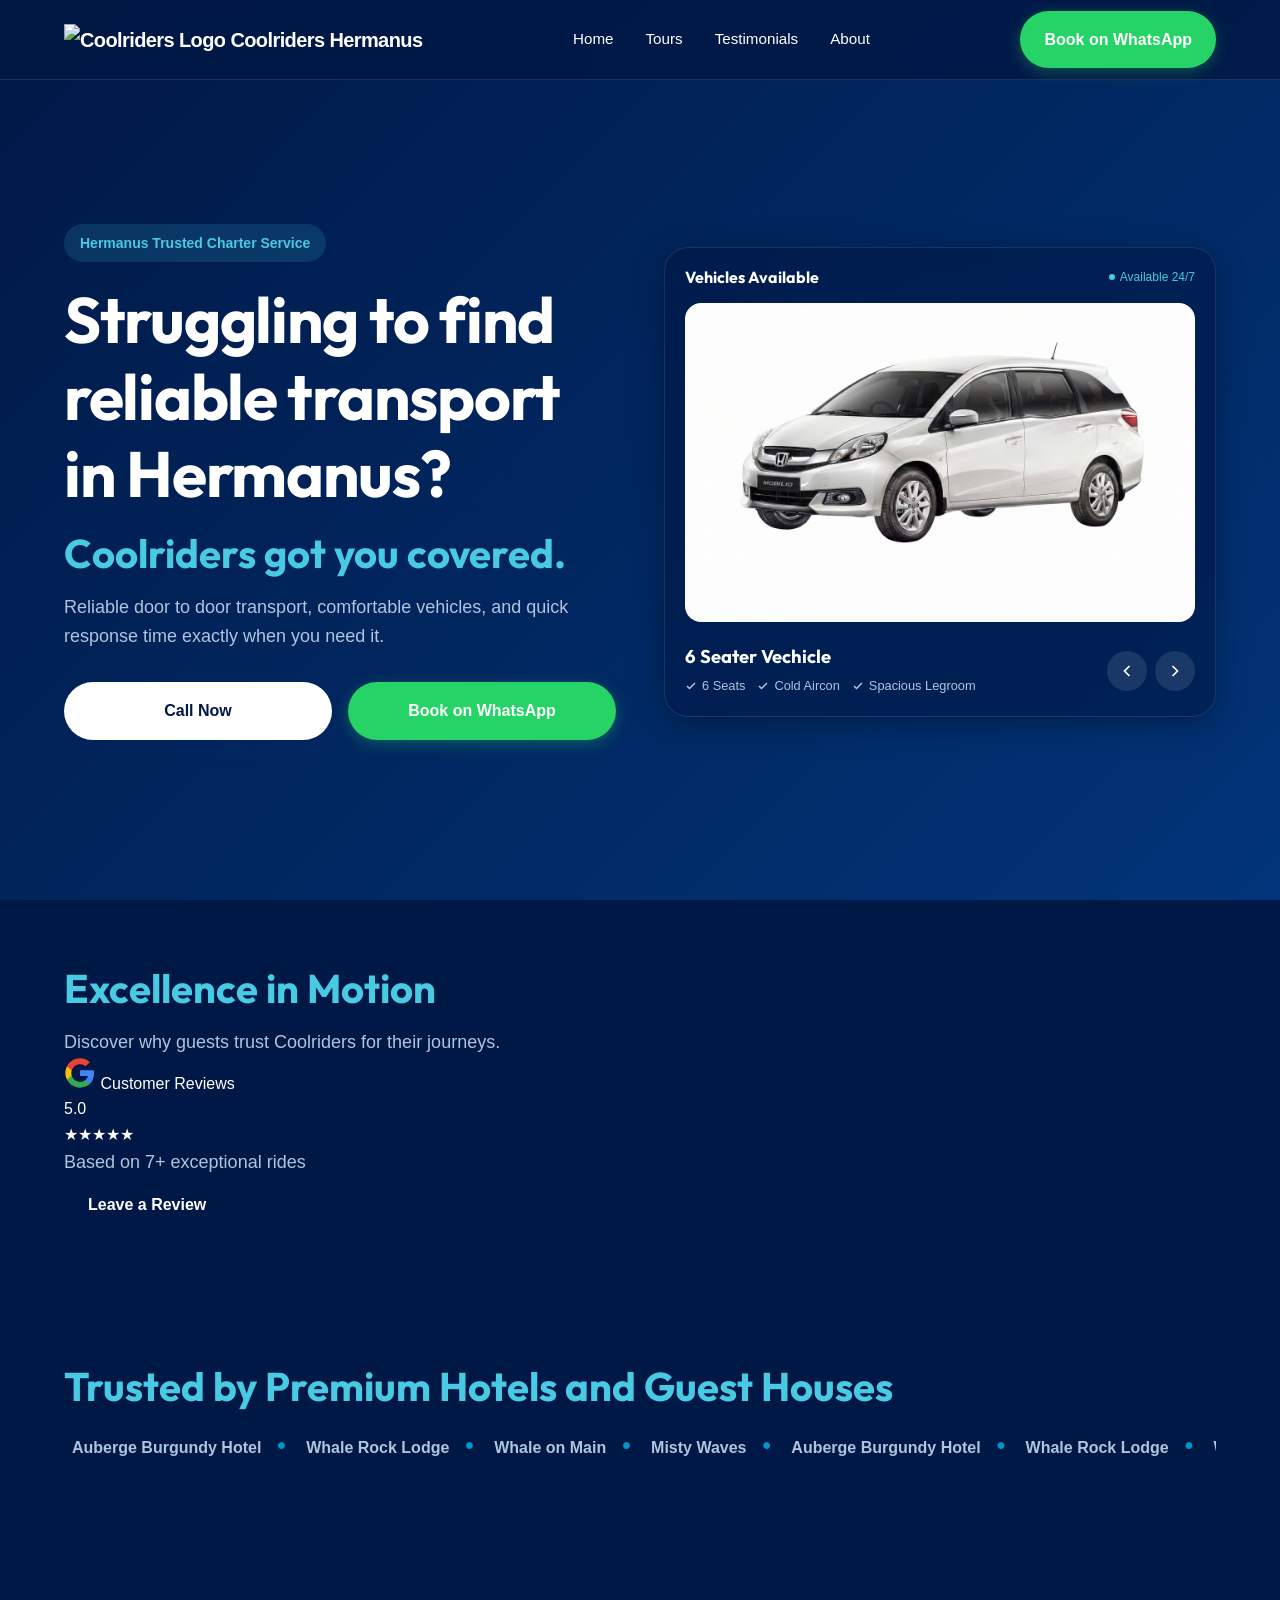
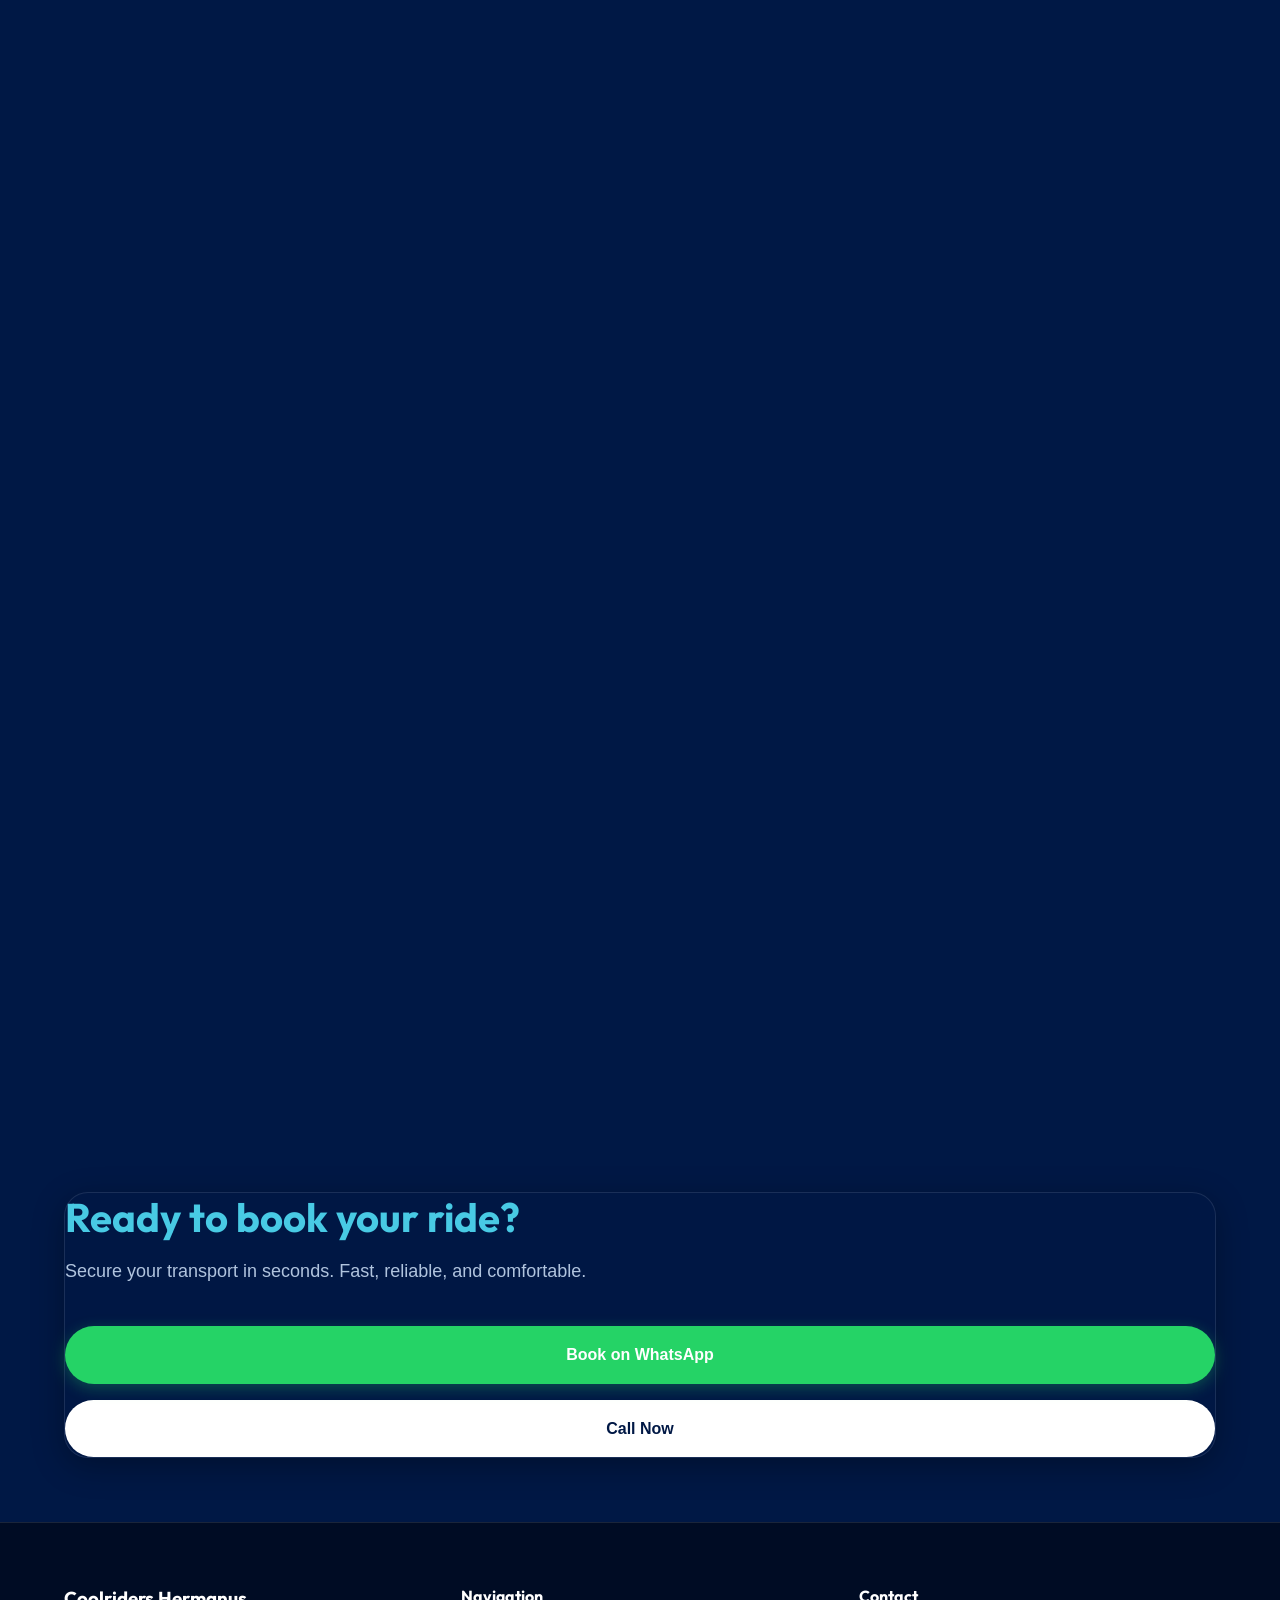
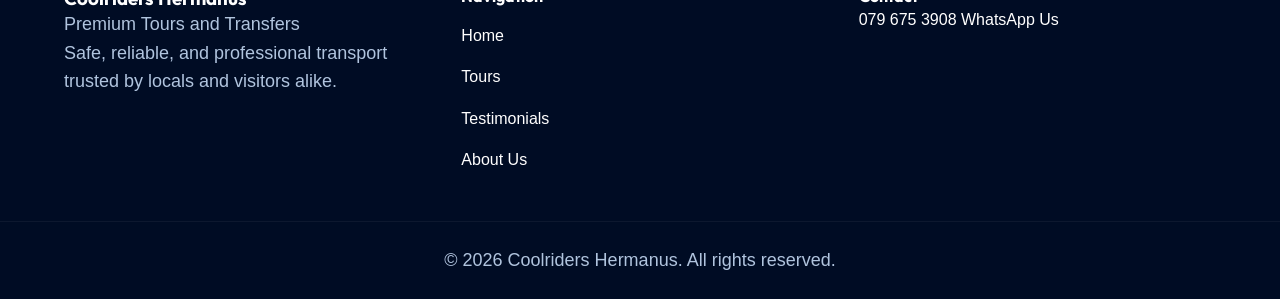
==== commit 047ededb: "Update index.html" ====
--- a/index.html
+++ b/index.html
@@ -1,231 +1,185 @@
-<!DOCTYPE html>
-<html lang="en">
-<head>
-    <meta charset="UTF-8">
-    <meta name="viewport" content="width=device-width, initial-scale=1.0">
-    <title>Coolriders | Tours and Transfers Hermanus</title>
-    <link rel="preconnect" href="https://fonts.googleapis.com">
-    <link rel="preconnect" href="https://fonts.gstatic.com" crossorigin>
-    <link href="https://fonts.googleapis.com/css2?family=Outfit:wght@300;400;600;700&family=Plus+Jakarta+Sans:wght@400;500;700&display=swap" rel="stylesheet">
-    <link rel="stylesheet" href="styles.css">
-</head>
-<body>
-
-    <div class="gradient-bg"></div>
-
-    <header class="header">
-        <div class="container header-content">
-            <a href="#" class="logo">Coolriders Hermanus</a>
-            
-            <nav class="nav-menu">
-                <a href="fleet.html">Fleet</a>
-                <a href="services.html">Services</a>
-                <a href="testimonials.html">Testimonials</a>
-            </nav>
-
-            <div class="header-actions">
-                <a href="tel:0796753908" class="phone-link">0796753908</a>
-                <a href="https://wa.me/27796753908" target="_blank" class="btn btn-primary nav-btn">Book Now</a>
-            </div>
-
-            <button class="mobile-toggle" id="mobileToggle" aria-label="Toggle Menu" aria-expanded="false">
-                <span class="bar"></span>
-                <span class="bar"></span>
-                <span class="bar"></span>
-            </button>
-        </div>
-    </header>
-
-    <div class="mobile-menu" id="mobileMenu">
-        <a href="fleet.html" class="mobile-link">Fleet</a>
-        <a href="services.html" class="mobile-link">Services</a>
-        <a href="testimonials.html" class="mobile-link">Testimonials</a>
-        <a href="https://wa.me/27796753908" target="_blank" class="btn btn-whatsapp mobile-btn">Book on WhatsApp</a>
-    </div>
-
-    <main>
-        <section class="hero">
-            <div class="container hero-grid">
-                <div class="hero-text reveal-up">
-                    <div class="badge">Hermanus Trusted Charter Service</div>
-                    <h1>Struggling to find reliable transport in Hermanus?</h1>
-                    <h2>Coolriders got you covered.</h2>
-                    <p class="hero-sub">Reliable door to door transport, comfortable vehicles, and quick response time.</p>
-                    
-                    <div class="btn-group">
-                        <a href="tel:0796753908" class="btn btn-accent pulse-anim">
-                            Call Now
-                        </a>
-                        <a href="https://wa.me/27796753908" target="_blank" class="btn btn-whatsapp shine-anim">
-                            Book on WhatsApp
-                        </a>
-                    </div>
-                </div>
-
-                <div class="hero-visual reveal-left" id="fleet">
-                    <div class="glass-card fleet-widget">
-                        <div class="widget-header">
-                            <h4>Our Premium Fleet</h4>
-                            <span class="status-indicator">Auto-loop enabled</span>
-                        </div>
-                        
-                        <div class="fleet-carousel-container">
-                            <div class="fleet-track" id="fleetTrack">
-                                </div>
-                        </div>
-
-                        <div class="fleet-controls">
-                            <div class="fleet-info" id="fleetInfo">
-                                </div>
-                            <div class="nav-arrows">
-                                <button id="prevBtn" aria-label="Previous Vehicle">
-                                    <svg width="24" height="24" viewBox="0 0 24 24" fill="none" stroke="currentColor" stroke-width="2"><path d="M15 18l-6-6 6-6"/></svg>
-                                </button>
-                                <button id="nextBtn" aria-label="Next Vehicle">
-                                    <svg width="24" height="24" viewBox="0 0 24 24" fill="none" stroke="currentColor" stroke-width="2"><path d="M9 18l6-6-6-6"/></svg>
-                                </button>
-                            </div>
-                        </div>
-                    </div>
-                </div>
-            </div>
-        </section>
-
-        <section class="trusted-by">
-            <div class="container">
-                <p class="section-label">Trusted by premium hotels and guest houses</p>
-                <div class="marquee-wrapper">
-                    <div class="marquee-content">
-                        <span>Auberge Burgundy Hotel</span><span class="dot">•</span>
-                        <span>Whale Rock Lodge</span><span class="dot">•</span>
-                        <span>Whale on Main</span><span class="dot">•</span>
-                        <span>Montivigus</span><span class="dot">•</span>
-                        <span>Auberge Burgundy Hotel</span><span class="dot">•</span>
-                        <span>Whale Rock Lodge</span><span class="dot">•</span>
-                        <span>Whale on Main</span><span class="dot">•</span>
-                        <span>Montivigus</span>
-                    </div>
-                </div>
-            </div>
-        </section>
-
-        <section class="hotel-image-slider">
-            <div class="container">
-                <div class="hotel-slider-wrapper">
-                    <div class="hotel-slider-track" id="hotelSliderTrack">
-                        <div class="hotel-slide">
-                            <img src="images/image11.png" alt="Premium Hotel 1">
-                        </div>
-                        <div class="hotel-slide">
-                            <img src="images/image22.png" alt="Premium Hotel 2">
-                        </div>
-                        <div class="hotel-slide">
-                            <img src="images/image33.jpg" alt="Premium Hotel 3">
-                        </div>
-                        <div class="hotel-slide">
-                            <img src="images/image44.png" alt="Premium Hotel 4">
-                        </div>
-                    </div>
-                </div>
-            </div>
-        </section>
-
-        <section id="services" class="services section-padding">
-            <div class="container">
-                <h2 class="section-title reveal-up">Services</h2>
-                <div class="services-grid">
-                    <div class="service-card glass-card reveal-up">
-                        <div class="icon-box">
-                            <svg width="32" height="32" viewBox="0 0 24 24" fill="none" stroke="currentColor" stroke-width="2"><path d="M22 2L11 13"/><path d="M22 2l-7 20-4-9-9-4 20-7z"/></svg>
-                        </div>
-                        <h3>Airport Transfers</h3>
-                        <p>Reliable pickup and drop-off to CPT International.</p>
-                    </div>
-                    <div class="service-card glass-card reveal-up" style="transition-delay: 100ms;">
-                        <div class="icon-box">
-                            <svg width="32" height="32" viewBox="0 0 24 24" fill="none" stroke="currentColor" stroke-width="2"><circle cx="12" cy="12" r="10"/><circle cx="12" cy="12" r="3"/></svg>
-                        </div>
-                        <h3>Local Transfers</h3>
-                        <p>Quick rides around Hermanus and surrounding areas.</p>
-                    </div>
-                    <div class="service-card glass-card reveal-up" style="transition-delay: 200ms;">
-                        <div class="icon-box">
-                            <svg width="32" height="32" viewBox="0 0 24 24" fill="none" stroke="currentColor" stroke-width="2"><path d="M3 9l9-7 9 7v11a2 2 0 0 1-2 2H5a2 2 0 0 1-2-2z"/><polyline points="9 22 9 12 15 12 15 22"/></svg>
-                        </div>
-                        <h3>Door to Door</h3>
-                        <p>Safe pickup directly from your home or hotel.</p>
-                    </div>
-                    <div class="service-card glass-card reveal-up" style="transition-delay: 300ms;">
-                        <div class="icon-box">
-                            <svg width="32" height="32" viewBox="0 0 24 24" fill="none" stroke="currentColor" stroke-width="2"><path d="M17 21v-2a4 4 0 0 0-4-4H5a4 4 0 0 0-4 4v2"/><circle cx="9" cy="7" r="4"/><path d="M23 21v-2a4 4 0 0 0-3-3.87"/><path d="M16 3.13a4 4 0 0 1 0 7.75"/></svg>
-                        </div>
-                        <h3>Group Transport</h3>
-                        <p>Spacious vehicles for parties and events.</p>
-                    </div>
-                </div>
-            </div>
-        </section>
-
-        <section id="testimonials" class="testimonials section-padding">
-            <div class="container">
-                <h2 class="section-title reveal-up">What our clients say</h2>
-                
-                <div class="testimonial-layout">
-                    <div class="testimonial-wrapper glass-card reveal-left">
-                        <div class="testimonial-track" id="reviewTrack">
-                            </div>
-                    </div>
-
-                    <div class="review-form glass-card reveal-right">
-                        <h3>Rate your ride</h3>
-                        <form id="reviewForm">
-                            <div class="form-group">
-                                <label for="reviewName">Name</label>
-                                <input type="text" id="reviewName" required placeholder="John Doe">
-                            </div>
-                            <div class="form-group">
-                                <label for="reviewRating">Rating</label>
-                                <select id="reviewRating">
-                                    <option value="5">★★★★★ Excellent</option>
-                                    <option value="4">★★★★☆ Good</option>
-                                    <option value="3">★★★☆☆ Average</option>
-                                    <option value="2">★★☆☆☆ Poor</option>
-                                    <option value="1">★☆☆☆☆ Terrible</option>
-                                </select>
-                            </div>
-                            <div class="form-group">
-                                <label for="reviewText">Review</label>
-                                <textarea id="reviewText" required placeholder="Tell us about your trip..." rows="4"></textarea>
-                            </div>
-                            <button type="submit" class="btn btn-accent full-width">Submit Review</button>
-                        </form>
-                    </div>
-                </div>
-            </div>
-        </section>
-    </main>
-
-    <footer class="footer">
-        <div class="container footer-content">
-            <div class="footer-brand">
-                <h3>Coolriders Hermanus</h3>
-                <p>Tours and Transfers</p>
-                <a href="tel:0796753908" class="footer-phone">0796753908</a>
-            </div>
-            <div class="footer-links">
-                <a href="fleet.html">Fleet</a>
-                <a href="services.html">Services</a>
-                <a href="testimonials.html">Testimonials</a>
-            </div>
-            <div class="footer-cta">
-                <a href="https://wa.me/27796753908" target="_blank" class="btn btn-whatsapp">Book Now on WhatsApp</a>
-            </div>
-        </div>
-        <div class="footer-bottom">
-            <p>&copy; 2026 CoolRiders. All rights reserved.</p>
-        </div>
-    </footer>
-
-    <script src="script.js"></script>
-</body>
-</html>
+<!DOCTYPE html>
+<html lang="en">
+<head>
+    <meta charset="UTF-8">
+    <meta name="viewport" content="width=device-width, initial-scale=1.0">
+    <title>Coolriders | Reliable Transport in Hermanus</title>
+    <link rel="preconnect" href="https://fonts.googleapis.com">
+    <link rel="preconnect" href="https://fonts.gstatic.com" crossorigin>
+    <link href="https://fonts.googleapis.com/css2?family=Inter:wght@300;400;500;600&family=Outfit:wght@300;400;500;600;700&display=swap" rel="stylesheet">
+    <link rel="stylesheet" href="styles.css">
+</head>
+<body>
+    <div class="gradient-bg"></div>
+
+    <header class="header">
+        <div class="container header-content">
+            <a href="index.html" class="logo">
+                <img src="images/logo.png" alt="Coolriders Logo" class="logo-img">
+                Coolriders Hermanus
+            </a>
+            <nav class="nav-menu">
+                <a href="index.html" class="active">Home</a>
+                <a href="tours.html">Tours</a>
+                <a href="testimonials.html">Testimonials</a>
+                <a href="about.html">About</a>
+            </nav>
+            <div class="header-actions">
+                <a href="https://wa.me/27796753908" target="_blank" class="btn btn-whatsapp nav-btn">Book on WhatsApp</a>
+            </div>
+            <button class="mobile-toggle" id="mobileToggle" aria-label="Toggle Menu" aria-expanded="false">
+                <span class="bar"></span><span class="bar"></span><span class="bar"></span>
+            </button>
+        </div>
+    </header>
+
+    <div class="mobile-menu" id="mobileMenu">
+        <a href="index.html" class="mobile-link">Home</a>
+        <a href="tours.html" class="mobile-link">Tours</a>
+        <a href="testimonials.html" class="mobile-link">Testimonials</a>
+        <a href="about.html" class="mobile-link">About</a>
+        <a href="https://wa.me/27796753908" target="_blank" class="btn btn-whatsapp mobile-btn">Book on WhatsApp</a>
+        <a href="tel:0796753908" class="btn btn-primary mobile-btn">Call: 079 675 3908</a>
+    </div>
+
+    <main>
+        <section class="hero">
+            <div class="container hero-grid">
+                <div class="hero-text reveal-up">
+                    <div class="badge">Hermanus Trusted Charter Service</div>
+                    <h1>Struggling to find reliable transport in Hermanus?</h1>
+                    <h2>Coolriders got you covered.</h2>
+                    <p class="hero-sub">Reliable door to door transport, comfortable vehicles, and quick response time exactly when you need it.</p>
+                    <div class="btn-group">
+                        <a href="tel:0796753908" class="btn btn-primary pulse-anim">Call Now</a>
+                        <a href="https://wa.me/27796753908" target="_blank" class="btn btn-whatsapp shine-anim">Book on WhatsApp</a>
+                    </div>
+                </div>
+
+                <div class="hero-visual reveal-left" id="fleet">
+                    <div class="glass-card fleet-widget">
+                        <div class="widget-header">
+                            <h4>Vehicles Available</h4>
+                            <span class="status-indicator">Available 24/7</span>
+                        </div>
+                        <div class="fleet-carousel-container">
+                            <div class="fleet-track" id="fleetTrack"></div>
+                        </div>
+                        <div class="fleet-controls">
+                            <div class="fleet-info" id="fleetInfo"></div>
+                            <div class="nav-arrows">
+                                <button id="prevBtn" aria-label="Previous Vehicle">
+                                    <svg width="20" height="20" viewBox="0 0 24 24" fill="none" stroke="currentColor" stroke-width="2"><path d="M15 18l-6-6 6-6"/></svg>
+                                </button>
+                                <button id="nextBtn" aria-label="Next Vehicle">
+                                    <svg width="20" height="20" viewBox="0 0 24 24" fill="none" stroke="currentColor" stroke-width="2"><path d="M9 18l6-6-6-6"/></svg>
+                                </button>
+                            </div>
+                        </div>
+                    </div>
+                </div>
+            </div>
+        </section>
+
+        <section class="white-section section-padding">
+            <div class="container">
+                <div class="section-header-center reveal-up">
+                    <h2 class="dark-heading">Excellence in Motion</h2>
+                    <p class="subtitle-dark">Discover why guests trust Coolriders for their journeys.</p>
+                </div>
+
+                <div class="testimonial-showcase-grid">
+                    <div class="google-summary-card reveal-up">
+                        <div class="google-logo">
+                            <svg width="32" height="32" viewBox="0 0 24 24" fill="none">
+                                <path d="M22.56 12.25c0-.78-.07-1.53-.2-2.25H12v4.26h5.92c-.26 1.37-1.04 2.53-2.21 3.31v2.77h3.57c2.08-1.92 3.28-4.74 3.28-8.09z" fill="#4285F4"/>
+                                <path d="M12 23c2.97 0 5.46-.98 7.28-2.66l-3.57-2.77c-.98.66-2.23 1.06-3.71 1.06-2.86 0-5.29-1.93-6.16-4.53H2.18v2.84C3.99 20.53 7.7 23 12 23z" fill="#34A853"/>
+                                <path d="M5.84 14.09c-.22-.66-.35-1.36-.35-2.09s.13-1.43.35-2.09V7.07H2.18C1.43 8.55 1 10.22 1 12s.43 3.45 1.18 4.93l2.85-2.22.81-.62z" fill="#FBBC05"/>
+                                <path d="M12 5.38c1.62 0 3.06.56 4.21 1.64l3.15-3.15C17.45 2.09 14.97 1 12 1 7.7 1 3.99 3.47 2.18 7.07l3.66 2.84c.87-2.6 3.3-4.53 6.16-4.53z" fill="#EA4335"/>
+                            </svg>
+                            <span>Customer Reviews</span>
+                        </div>
+                        <div class="rating-large">5.0</div>
+                        <div class="stars-solid">★★★★★</div>
+                        <p class="review-count">Based on 7+ exceptional rides</p>
+                        <a href="https://g.page/r/CTuG_eiXypT7EAE/review" target="_blank" class="btn btn-primary-solid btn-full">Leave a Review</a>
+                    </div>
+
+                    <div class="modern-review-slider-wrapper reveal-left">
+                        <div class="modern-review-track continuous-scroll" id="modernReviewTrack">
+                        </div>
+                    </div>
+                </div>
+            </div>
+        </section>
+
+        <section class="trusted-hotels-section section-padding">
+            <div class="container">
+                <div class="section-header-center reveal-up">
+                    <h2 class="premium-white-heading">Trusted by Premium Hotels and Guest Houses</h2>
+                </div>
+                
+                <div class="marquee-wrapper premium-marquee reveal-up">
+                    <div class="marquee-content">
+                        <span>Auberge Burgundy Hotel</span><span class="dot">•</span>
+                        <span>Whale Rock Lodge</span><span class="dot">•</span>
+                        <span>Whale on Main</span><span class="dot">•</span>
+                        <span>Misty Waves</span><span class="dot">•</span>
+                        <span>Auberge Burgundy Hotel</span><span class="dot">•</span>
+                        <span>Whale Rock Lodge</span><span class="dot">•</span>
+                        <span>Whale on Main</span><span class="dot">•</span>
+                        <span>Misty Waves</span>
+                    </div>
+                </div>
+
+                <div class="hotel-carousel-wrapper reveal-up">
+                    <div class="hotel-carousel" id="hotelCarousel">
+                        <div class="hotel-slide active" style="background-image: url('images/hotel-1.jpg');"></div>
+                        <div class="hotel-slide" style="background-image: url('images/hotel-2.jpg');"></div>
+                        <div class="hotel-slide" style="background-image: url('images/hotel-3.jpg');"></div>
+                    </div>
+                </div>
+            </div>
+        </section>
+
+        <section class="cta-section section-padding">
+            <div class="container">
+                <div class="glass-card premium-cta-card reveal-up">
+                    <h2>Ready to book your ride?</h2>
+                    <p>Secure your transport in seconds. Fast, reliable, and comfortable.</p>
+                    <div class="btn-group" style="justify-content: center; flex-direction: row; flex-wrap: wrap; margin-top: 2.5rem;">
+                        <a href="https://wa.me/27796753908" target="_blank" class="btn btn-whatsapp shine-anim">Book on WhatsApp</a>
+                        <a href="tel:0796753908" class="btn btn-primary">Call Now</a>
+                    </div>
+                </div>
+            </div>
+        </section>
+    </main>
+
+    <footer class="footer">
+        <div class="container footer-content">
+            <div class="footer-brand">
+                <h3>Coolriders Hermanus</h3>
+                <p>Premium Tours and Transfers</p>
+                <p class="trust-statement">Safe, reliable, and professional transport trusted by locals and visitors alike.</p>
+            </div>
+            <div class="footer-links">
+                <h4>Navigation</h4>
+                <a href="index.html">Home</a>
+                <a href="tours.html">Tours</a>
+                <a href="testimonials.html">Testimonials</a>
+                <a href="about.html">About Us</a>
+            </div>
+            <div class="footer-contact">
+                <h4>Contact</h4>
+                <a href="tel:0796753908" class="footer-phone">079 675 3908</a>
+                <a href="https://wa.me/27796753908" target="_blank" class="footer-wa">WhatsApp Us</a>
+            </div>
+        </div>
+        <div class="footer-bottom">
+            <p>&copy; 2026 Coolriders Hermanus. All rights reserved.</p>
+        </div>
+    </footer>
+    <script src="script.js"></script>
+</body>
+</html>
